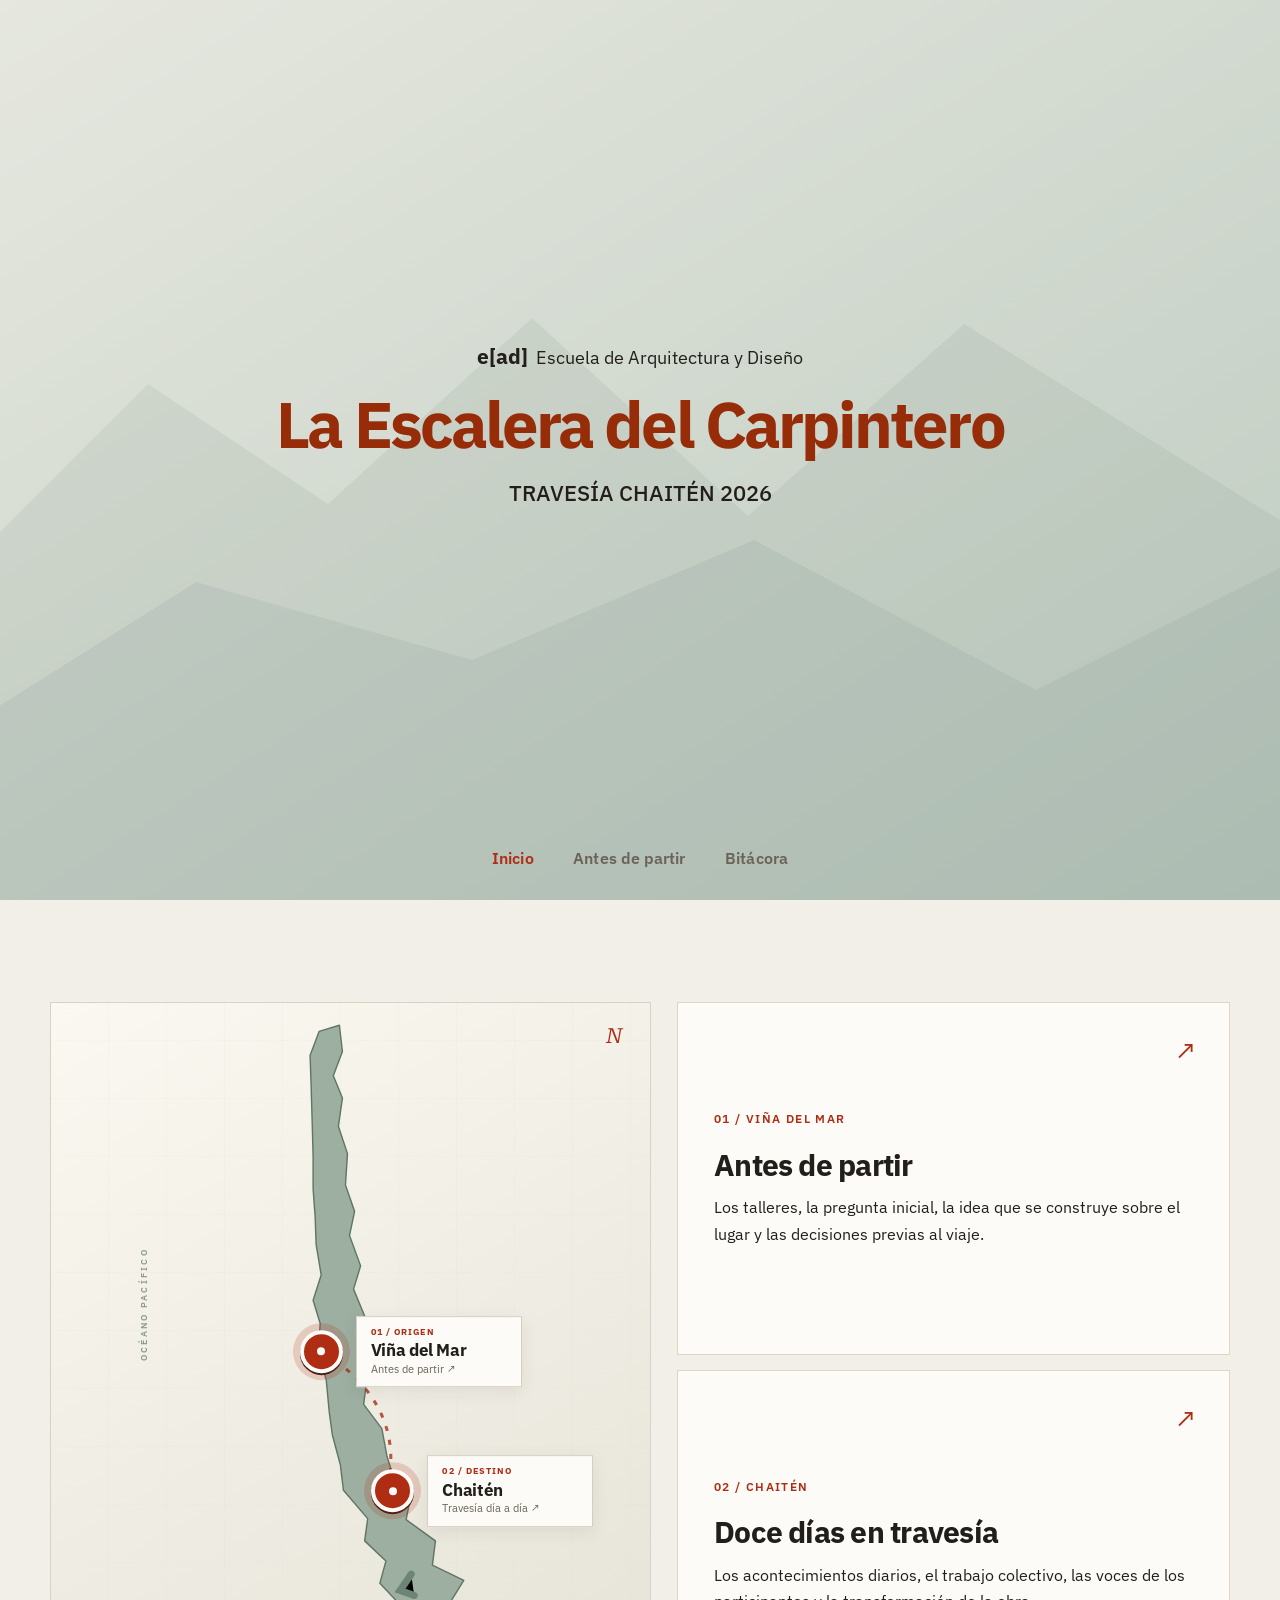
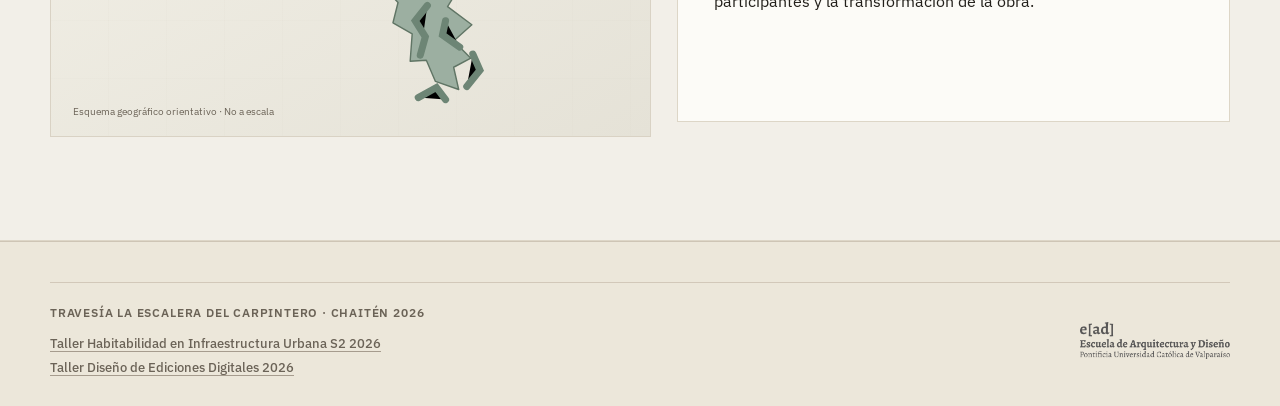
==== index.html @ 7c23c497 "logo" ====
<!DOCTYPE html>

<html lang="es-CL">
<head>
<meta charset="utf-8"/>
<meta content="width=device-width, initial-scale=1" name="viewport"/>
<meta content="#fcfbf7" name="theme-color"/>
<meta content="Propuesta editorial de bitácora de la Travesía La Escalera del Carpintero, Chaitén 2026: los días, las personas y la obra desde la preparación hasta el regreso." name="description"/>
<title>Bitácora · La Escalera del Carpintero · Chaitén 2026</title>
<link href="https://fonts.googleapis.com" rel="preconnect"/>
<link crossorigin="" href="https://fonts.gstatic.com" rel="preconnect"/>
<link href="https://fonts.googleapis.com/css2?family=IBM+Plex+Sans:wght@400;500;600;700&amp;family=Roboto+Serif:ital,wght@1,400&amp;display=swap" rel="stylesheet"/>

<link rel="stylesheet" href="estilos.css"/>
<script defer src="sitio.js"></script>
</head>
<body class="pagina-home">
<a class="saltar" href="#contenido">Saltar al contenido</a>
<header class="cabecera" id="cabecera">
<div class="contenedor cabecera-interior">
<a class="marca" href="index.html#inicio" aria-label="Inicio de la Travesía La escalera del carpintero"><img class="marca-logo marca-logo-integrado" src="assets/logo-travesia-integrado.png" width="1216" height="446" alt="Travesía La escalera del carpintero"/></a>
<button aria-controls="nav-principal" aria-expanded="false" class="menu-toggle" id="menu-toggle" type="button"><span aria-hidden="true" class="menu-toggle-icono">☰</span><span>Menú</span></button>
<nav aria-label="Navegación principal" class="nav-principal" id="nav-principal"><a href="index.html#inicio">Inicio</a><a href="antes-de-partir.html">Antes de partir</a><a class="nav-destacado" href="diario.html">Bitácora</a></nav>
</div>
</header>
<main id="contenido">
<!-- PORTADA: El título de la obra es provisorio, tal como indica la corrección. -->
<section aria-labelledby="titulo-principal" class="portada portada-original seccion-observable" id="inicio">
<div aria-hidden="true" class="diapositivas"><img alt="" class="activa" fetchpriority="high" height="750" src="assets/portada-1.svg" width="1200"/></div>
<div class="contenedor portada-centro">
<p class="identidad"><strong>e[ad]</strong><span>Escuela de Arquitectura y Diseño</span></p>
<h1 id="titulo-principal">La Escalera del Carpintero</h1>
<p class="nombre-obra-portada">TRAVESÍA CHAITÉN 2026</p>
</div>
<nav aria-label="Secciones principales de la bitácora" class="menu-portada">
<a aria-current="location" href="#inicio">Inicio</a>

<a href="antes-de-partir.html">Antes de partir</a>
<a href="diario.html">Bitácora</a>
</nav>
</section>
<!-- SEGUNDA SECCIÓN: mapa editorial con dos accesos a los momentos de la travesía. -->
<section aria-labelledby="titulo-mapa-travesia" class="mapa-travesia seccion-observable" id="mapa-travesia">
<div class="contenedor mapa-travesia-composicion">
<div aria-label="Mapa gráfico de Chile con dos destinos seleccionables" class="mapa-papel" role="group">
<span class="mapa-mar">OCÉANO PACÍFICO</span>
<svg aria-labelledby="mapa-svg-titulo mapa-svg-descripcion" class="mapa-silueta" role="img" viewbox="0 0 470 725">
<title id="mapa-svg-titulo">Silueta editorial de Chile</title>
<desc id="mapa-svg-descripcion">Representación estilizada del territorio chileno, de norte a sur. Los botones superpuestos permiten abrir Viña del Mar y Chaitén.</desc>
<path class="chile-sombra" d="M204 28 L224 22 227 48 218 72 227 94 223 122 232 149 230 180 239 206 234 230 245 260 238 283 250 312 246 345 252 366 248 397 266 421 271 448 279 474 294 491 290 511 319 532 316 556 347 571 331 597 355 615 337 631 354 648 337 657 342 679 319 671 310 650 294 651 296 624 277 613 282 593 264 574 270 552 249 532 252 510 228 482 225 457 217 427 214 405 211 373 203 346 205 317 198 294 206 269 201 239 200 211 198 184 198 151 197 115 196 80 195 52 Z"></path>
<g class="islas-del-sur"><path d="M311 596l-12 15 10 16-5 18m25-34-3 14 17 12m-48-72-11 16 14 5"></path><path d="M356 644l7 16-13 16m-48 11 18-10 9 12"></path></g>
<path class="ruta-puntos" d="M208 345 Q291 399 271 482"></path>
</svg>
<span class="mapa-norte">N</span>
<div class="mapa-destino destino-vina">
<a aria-label="Abrir Antes de partir, Viña del Mar" class="mapa-pin" href="antes-de-partir.html"><span class="pin-centro"></span></a>
<a aria-label="Abrir Antes de partir en Viña del Mar" class="mapa-etiqueta" href="antes-de-partir.html"><small>01 / ORIGEN</small><strong>Viña del Mar</strong><span>Antes de partir ↗</span></a>
</div>
<div class="mapa-destino destino-chaiten">
<a aria-label="Ir a la bitácora de los 12 días de Chaitén" class="mapa-pin" href="diario.html"><span class="pin-centro"></span></a>
<a class="mapa-etiqueta" href="diario.html"><small>02 / DESTINO</small><strong>Chaitén</strong><span>Travesía día a día ↗</span></a>
</div>
<span class="mapa-pie">Esquema geográfico orientativo · No a escala</span>
</div>
<div class="mapa-lecturas">
<a aria-label="Abrir Antes de partir en Viña del Mar" class="mapa-lectura" href="antes-de-partir.html"><span class="mapa-lectura-num">01 / VIÑA DEL MAR</span><span aria-hidden="true" class="mapa-lectura-flecha">↗</span><h3>Antes de partir</h3>
    <p>Los talleres, la pregunta inicial, la idea que se construye sobre el lugar y las decisiones previas al viaje.</p></a>
<a class="mapa-lectura" href="diario.html"><span class="mapa-lectura-num">02 / CHAITÉN</span><span aria-hidden="true" class="mapa-lectura-flecha">↗</span><h3>Doce días en travesía</h3><p>Los acontecimientos diarios, el trabajo colectivo, las voces de los participantes y la transformación de la obra.</p></a>
</div>
</div>
</section>
<!-- PRETRAVESÍA: reformulación editorial. Talleres y links retomados de la primera versión. -->
<!-- PORTADA DE ACCESO: el relato completo de 12 días está en diario.html. -->
<!-- OBRA: Se lee como una trama transversal y también dentro de cada día. -->
<!-- PERSONAS. Solo se incluyen los nombres confirmados en la versión recibida. -->
<!-- CIERRE: No se narran aquí hechos no documentados. -->
<!-- ARCHIVO. Los formatos son ranuras, no fotografías o testimonios reales. -->
</main>
<footer class="pie">
  <div class="contenedor pie-inferior">
    <div class="pie-informacion">
      <span class="pie-identidad">TRAVESÍA LA ESCALERA DEL CARPINTERO · CHAITÉN 2026</span>
      <nav class="pie-talleres" aria-label="Talleres participantes">
        <a href="https://wiki.ead.pucv.cl/Taller_Habitabilidad_en_Infraestructura_Urbana_S2_2026" target="_blank" rel="noopener noreferrer">Taller Habitabilidad en Infraestructura Urbana S2 2026</a>
        <a href="https://wiki.ead.pucv.cl/Taller_Dise%C3%B1o_de_Ediciones_Digitales_2026" target="_blank" rel="noopener noreferrer">Taller Diseño de Ediciones Digitales 2026</a>
      </nav>
    </div>
    <img class="pie-logo" src="assets/logo-ead.png" width="1030" height="255" alt="e[ad] Escuela de Arquitectura y Diseño, Pontificia Universidad Católica de Valparaíso" loading="lazy">
  </div>
</footer>
</body>
</html>
---- estilos.css ----
/* Orden: base, transiciones, cuaderno, diario, ajustes visuales. */

/* ===== STYLES ===== */
:root{--papel:#fcfbf7;--crema:#ece7da;--campo:#f4f2ed;--hundido:#efece2;--tinta:#221f1a;--tinta-suave:#6b6357;--filete:#ddd6c7;--carmin:#ae2d13;--carmin-oscuro:#962c08;--sans:"IBM Plex Sans","Segoe UI",sans-serif;--serif:"Roboto Serif",Georgia,serif;--ancho:1260px;--header:76px}
*,*::before,*::after{box-sizing:border-box}
html{scroll-behavior:smooth;scroll-padding-top:calc(var(--header) + 20px)}
body{margin:0;color:var(--tinta);background:var(--papel);font:400 16px/1.65 var(--sans);-webkit-font-smoothing:antialiased}
::selection{background:#e4b7a7;color:#27150d}
img,svg{display:block;max-width:100%}
img{width:100%;height:auto}
a{color:inherit;text-underline-offset:.25em}
a:hover{color:var(--carmin)}
button{font:inherit}
button,a{-webkit-tap-highlight-color:transparent}
button:focus-visible,a:focus-visible,summary:focus-visible{outline:2px solid var(--carmin);outline-offset:4px}
p{margin:0 0 1rem}
h1,h2,h3{margin:0;line-height:1.11}
h2{font-size:clamp(2.3rem,5vw,4.65rem);letter-spacing:-.045em;font-weight:500}
h2 em{color:var(--carmin);font:italic 400 1em/1.13 var(--serif);letter-spacing:-.06em}
h3{font-size:1.35rem;letter-spacing:-.025em}
ul,ol{list-style:none;margin:0;padding:0}
figure{margin:0}
[id]{scroll-margin-top:calc(var(--header) + 24px)}
.contenedor{width:min(var(--ancho),calc(100% - 100px));margin-inline:auto}
.saltar{position:fixed;top:-200px;left:14px;padding:10px 18px;background:white;z-index:200}
.saltar:focus{top:12px}
.eyebrow{font:600 .7rem/1.55 var(--sans);letter-spacing:.14em;text-transform:uppercase;color:var(--carmin);margin:0 0 24px}
.cabecera{position:sticky;top:0;z-index:100;min-height:var(--header);background:rgba(252,251,247,.97);border-bottom:1px solid var(--filete);backdrop-filter:blur(14px)}
.cabecera-interior{min-height:var(--header);display:flex;align-items:center;justify-content:space-between;gap:24px}
.marca{text-decoration:none;display:flex;align-items:center;gap:12px;min-width:0;color:var(--tinta)}
.marca-logo{width:48px;height:48px;object-fit:contain;flex:0 0 48px}
.marca-titulo{font:600 .95rem/1.2 var(--sans);letter-spacing:.015em;color:var(--tinta-suave)}
.nav-principal{display:flex;align-items:center;gap:clamp(12px,2vw,31px)}
.nav-principal a{text-decoration:none;font-size:.78rem;font-weight:500;white-space:nowrap;color:#403d37;transition:color .2s}
.nav-principal a:hover,.nav-principal a[aria-current="location"]{color:var(--carmin)}
.nav-principal .nav-destacado{color:var(--carmin);font-weight:600}
.menu-toggle{display:none;border:1px solid var(--filete);background:transparent;padding:7px 13px;cursor:pointer;color:var(--tinta);font-size:.8rem}
.menu-toggle-icono{margin-right:9px;font-size:1rem}
.portada{background:var(--campo);position:relative;min-height:calc(100svh - var(--header));display:flex;flex-direction:column;justify-content:space-between;overflow:hidden}
.portada .eyebrow{display:flex;align-items:center;gap:12px;margin-bottom:40px}
.portada h1{font-size:clamp(3.45rem,6vw,6.85rem);font-weight:500;letter-spacing:-.067em;line-height:.98;margin-bottom:34px}
.portada h1 em{font-family:var(--serif);font-weight:400;letter-spacing:-.082em;color:var(--carmin)}
.obra{background:var(--tinta);color:var(--papel)}
.obra .eyebrow{color:#e8ad9b}
.obra h2 em{color:#dd9279}
.personas{background:var(--crema)}
/* Pie común: identidad de la travesía y perfiles de los talleres. */
.pie{background:var(--crema);border-top:1px solid #cec5b5;padding-block:40px 28px}
.pie-inferior{display:grid;grid-template-columns:minmax(0,1fr) minmax(0,auto);align-items:center;gap:32px;border-top:1px solid #d2c8b9;padding-top:20px;color:var(--tinta-suave)}
.pie-informacion{display:flex;flex-direction:column;align-items:flex-start;gap:12px;text-align:left;min-width:0}
.pie-logo{width:150px;height:auto;justify-self:end}
.pie-identidad{font-size:.72rem;font-weight:600;letter-spacing:.07em;line-height:1.65}
.pie-talleres{display:flex;flex-direction:column;align-items:flex-start;gap:5px;text-align:left}
.pie-talleres a{font-size:.84rem;font-weight:500;line-height:1.45;text-decoration:underline;text-decoration-color:#a69c8e;text-underline-offset:.24em;transition:color .2s}
.pie-talleres a:hover,.pie-talleres a:focus-visible{color:var(--carmin);text-decoration-color:currentColor}
/* Reserva para los controles fijos del cuaderno, sin tapar sus enlaces. */
.pagina-antes .pie{padding-bottom:calc(96px + env(safe-area-inset-bottom, 0px))}
@keyframes entrar-dia{from{opacity:.4;transform:translateY(9px)}to{opacity:1;transform:translateY(0)}}
@media (max-width:1150px){
.contenedor{width:min(var(--ancho),calc(100% - 64px))}
.nav-principal{gap:14px}
.nav-principal a{font-size:.72rem}
.marca{gap:10px}
.marca-titulo{font-size:.9rem}
.portada h1{font-size:clamp(3.3rem,6vw,5.6rem)}
}
@media (max-width:880px){
:root{--header:65px}
.cabecera-interior{min-height:var(--header);gap:12px}
.marca-logo{width:40px;height:40px;flex-basis:40px}
.marca-titulo{font-size:.82rem}
.menu-toggle{display:block;flex-shrink:0}
.nav-principal{position:absolute;top:calc(100% + 1px);left:0;right:0;display:none;background:var(--papel);border-bottom:1px solid var(--filete);box-shadow:0 15px 25px #221f1a12;padding:15px 32px;flex-direction:column;align-items:stretch;gap:0}
.nav-principal.abierto{display:flex}
.nav-principal a{padding:12px 0;border-bottom:1px solid var(--filete);font-size:.92rem}
.nav-principal a:last-child{border-bottom:0}
.portada h1{font-size:clamp(3rem,7.2vw,5.5rem)}
}
@media (max-width:650px){
.contenedor{width:calc(100% - 36px)}
.eyebrow{font-size:.67rem;margin-bottom:15px}
.portada{min-height:auto}
.portada h1{font-size:clamp(3rem,12.6vw,5.2rem)}
.portada .eyebrow{margin-bottom:29px}
.obra h2{font-size:clamp(2.1rem,8vw,3.7rem)}
.pie{padding-block:30px 26px}
.pie-inferior{grid-template-columns:1fr;gap:24px;padding-top:16px}
.pie-logo{width:125px;justify-self:end}
.pie-identidad{font-size:.68rem}
.pie-talleres{align-items:flex-start;text-align:left;gap:10px}
.pie-talleres a{font-size:.86rem}
}
@media (max-width:390px){
.marca-titulo{font-size:.76rem}
.marca{gap:8px}
.menu-toggle{padding:7px 9px}
}
@media (prefers-reduced-motion:reduce){
html{scroll-behavior:auto}
*,*::before,*::after{animation:none!important;transition:none!important}
}
.mapa-travesia{background:#f2efe8;padding-block:clamp(86px,8vw,126px);border-bottom:1px solid var(--filete)}
.mapa-travesia-composicion{display:grid;grid-template-columns:minmax(0,1fr) minmax(0,.92fr);gap:26px;align-items:stretch}
.mapa-papel{position:relative;height:735px;min-height:620px;overflow:hidden;border:1px solid #d9d2c4;background:linear-gradient(150deg,#faf8f0,#e5e2d7);isolation:isolate}
.mapa-papel:before{content:"";position:absolute;inset:0;background:repeating-linear-gradient(0deg,transparent,transparent 57px,#d6d1c42e 58px),repeating-linear-gradient(90deg,transparent,transparent 57px,#d6d1c42e 58px);pointer-events:none}
.mapa-silueta{position:absolute;inset:0;width:100%;height:100%;pointer-events:none}
.mapa-silueta .chile-sombra{fill:#9cafa1;stroke:#607565;stroke-width:1.4;stroke-linejoin:round}
.mapa-silueta .islas-del-sur{stroke:#6d8575;stroke-width:7;stroke-linecap:round}
.mapa-silueta .ruta-puntos{fill:none;stroke:var(--carmin);stroke-width:3;stroke-dasharray:5 9;opacity:.8}
.mapa-mar{position:absolute;top:40%;left:6%;letter-spacing:.24em;font-size:.59rem;font-weight:600;color:#8c9994;transform:rotate(-90deg);transform-origin:center;z-index:1}
.mapa-norte{position:absolute;top:23px;right:27px;font:italic 1.3rem/1 var(--serif);color:var(--carmin)}
.mapa-pie{position:absolute;bottom:17px;left:22px;font-size:.65rem;color:var(--tinta-suave)}
.mapa-destino{position:absolute;z-index:3;display:flex;align-items:center;gap:13px;transform:translate(-50%,-50%)}
.destino-vina{left:45%;top:47.5%}
.destino-chaiten{left:57%;top:66.5%}
.mapa-pin{width:43px;height:43px;display:grid;place-items:center;background:var(--carmin);border:4px solid var(--papel);border-radius:100%;box-shadow:0 2px 0 #4d211b,0 0 0 7px #ae2d1330;flex:none;transition:transform .25s}
.mapa-pin:hover,.mapa-pin:focus-visible{transform:scale(1.14)}
.pin-centro{width:8px;height:8px;border-radius:100%;background:var(--papel)}
.mapa-etiqueta{display:flex;flex-direction:column;min-width:166px;gap:1px;line-height:1.28;padding:10px 14px;background:var(--papel);border:1px solid #d6cec0;text-decoration:none;box-shadow:0 5px 16px #2d291514;transition:background .2s}
.mapa-etiqueta:hover{background:#fff;color:var(--carmin)}
.mapa-etiqueta small{font-size:.57rem;letter-spacing:.12em;color:var(--carmin);font-weight:700}
.mapa-etiqueta strong{font-size:1.07rem;letter-spacing:-.02em}
.mapa-etiqueta span{font-size:.69rem;color:var(--tinta-suave)}
.mapa-lecturas{display:grid;grid-template-rows:1fr 1fr auto;gap:15px}
.mapa-lectura{position:relative;display:flex;flex-direction:column;align-items:start;padding:32px 36px;background:var(--papel);text-decoration:none;border:1px solid var(--filete);transition:background .2s}
.mapa-lectura:hover{background:#f9f3ed;color:var(--tinta)}
.mapa-lectura-num{font-size:.72rem;font-weight:600;letter-spacing:.12em;color:var(--carmin)}
.mapa-lectura h3{font-weight:500;font-size:clamp(2rem,3.2vw,3.2rem);letter-spacing:-.05em;line-height:1.05;margin:20px 0 14px}
.mapa-lectura h3 em{font-family:var(--serif);font-weight:400;color:var(--carmin)}
.mapa-lectura>p{font-size:.87rem;line-height:1.65;max-width:370px;color:var(--tinta-suave);margin-bottom:14px}
.mapa-lectura-flecha{position:absolute;right:32px;top:26px;font-size:1.7rem;color:var(--carmin)}
@media (max-width:1060px){
.mapa-etiqueta{min-width:135px;padding:9px 10px}
.mapa-etiqueta strong{font-size:.92rem}
.mapa-travesia-composicion{grid-template-columns:1fr 1fr}
}
@media (max-width:880px){
.mapa-travesia-composicion{grid-template-columns:1fr}
.mapa-papel{height:650px}
.mapa-lecturas{grid-template-columns:1fr 1fr;grid-template-rows:auto auto}
.mapa-lectura{min-height:310px;padding:28px}
}
@media (max-width:650px){
.mapa-travesia{padding-block:70px}
.mapa-papel{height:595px;min-height:0}
.mapa-etiqueta{min-width:117px}
.mapa-etiqueta strong{font-size:.8rem}
.mapa-etiqueta small{font-size:.5rem}
.mapa-etiqueta span{font-size:.58rem}
.mapa-pin{height:34px;width:34px;border-width:3px;box-shadow:0 0 0 5px #ae2d1330}
.mapa-destino{gap:7px}
.destino-vina{left:45%;top:47%}
.destino-chaiten{left:56.5%;top:66.5%}
.mapa-lecturas{grid-template-columns:1fr}
.mapa-lectura{min-height:270px}
.mapa-lectura h3{font-size:2.45rem}
}
.mapa-destino{transform:translateY(-50%)}
.destino-vina{left:calc(45% - 21px)}
.destino-chaiten{left:calc(57% - 21px)}
@media (max-width:650px){
.destino-vina{left:calc(45% - 17px)}
.destino-chaiten{left:calc(56.5% - 17px)}
}
.pagina-home{scroll-snap-type:y proximity}
.pagina-home .portada,.pagina-home .mapa-travesia{scroll-snap-align:start;scroll-margin-top:var(--header)}

/* ===== TRANSICION-PAGINAS ===== */
@keyframes pagina-fundido-entrada{from{opacity:0}to{opacity:1}}
body{opacity:1;animation:pagina-fundido-entrada .38s ease-out both;transition:opacity .38s ease-in-out}
body.saliendo-de-pagina{animation:none;opacity:0;pointer-events:none}
@media (prefers-reduced-motion:reduce){
body{animation:none!important;transition:none!important}
}

/* ===== ANTES ===== */
.pagina-antes{background:#f5f1e9}
.seccion-libro{padding-bottom:90px}
.libro-encima{display:flex;justify-content:space-between;gap:20px;margin-bottom:15px}
.libro-encima>div{display:flex;gap:20px;flex-wrap:wrap}
.libro-encima span{font-size:.65rem;letter-spacing:.12em;font-weight:600;color:#84786b}
.libro-encima .libro-rubrica{color:var(--carmin)}
.libro-marco{height:620px;position:relative;isolation:isolate;perspective:2400px;filter:drop-shadow(12px 21px 18px #453a291d);background:#e2d9c9;border:1px solid #c9bca9}
.libro-marco::before,.libro-marco::after{content:"";position:absolute;inset:4px -4px -4px 4px;background:#e5ded0;border:1px solid #d2c8b9;z-index:-2}
.libro-marco::after{inset:8px -8px -8px 8px;z-index:-3;background:#d8cebd}
.libro-lomo{position:absolute;top:0;bottom:0;width:28px;left:calc(50% - 14px);z-index:7;pointer-events:none;background:linear-gradient(90deg,transparent,#3a2f2012 25%,#3126192b 49%,#fff6e655 62%,transparent)}
.libro-hoja{display:grid;grid-template-columns:1fr 1fr;position:absolute;inset:0}
.libro-hoja[hidden]{display:none}
.libro-pagina{display:flex;flex-direction:column;min-width:0;min-height:0;overflow:hidden;position:relative;padding:34px clamp(24px,4vw,59px) 27px;background:#fcfaf4}
.pagina-izquierda{border-right:1px solid #d4ccbc;background:linear-gradient(90deg,#f5f0e7 0%,#fcfaf4 95%,#e8e0d3 100%)}
.pagina-derecha{background:linear-gradient(90deg,#ece5d7 0%,#fcfaf4 5%,#fcfaf4 100%)}
.pagina-superior,.pagina-pie{display:flex;justify-content:space-between;gap:12px;font-size:.62rem;letter-spacing:.1em;font-weight:700;color:var(--carmin);line-height:1.4}
.pagina-superior span,.pagina-pie span:last-child{color:#918577}
.libro-apertura{justify-content:space-between}
.libro-apertura h2,.libro-final h2{font-size:clamp(2.3rem,3.7vw,4.2rem);line-height:1.03;letter-spacing:-.055em;margin-bottom:24px}
.libro-apertura h2 em,.libro-final h2 em{color:var(--carmin)}
.libro-apertura p,.libro-final p{font-size:.85rem;max-width:370px;color:#5f574f;line-height:1.7}
.capitulo-texto{margin-top:auto;padding-bottom:22px}
.capitulo-texto h3{font-size:clamp(2.4rem,4vw,4.35rem);font-weight:500;line-height:1.08;letter-spacing:-.057em;margin-bottom:24px}
.capitulo-texto h3 em{font-family:var(--serif);font-weight:400;color:var(--carmin)}
.dibujo-lugar{width:min(100%,440px);margin:auto}
.libro-cita{font:italic clamp(1.05rem,2vw,1.7rem)/1.45 var(--serif);max-width:400px;color:#9b4b32;margin-bottom:35px}
.libro-lista-grafica{margin:auto 0 55px}
.libro-lista-grafica span{display:flex;align-items:center;gap:22px;border-bottom:1px solid #d4c6b6;padding:16px 0;color:var(--carmin);font-size:.85rem}
.libro-lista-grafica span b{font-size:.89rem;color:#464037;font-weight:500;letter-spacing:.04em}
.libro-lista-grafica span i{font:italic 2rem var(--serif);margin-left:auto}
.libro-croquis{margin:auto -4%;padding:16px;background:#e2ddd1}
.libro-croquis img{height:auto;max-height:430px;object-fit:contain}
.libro-final{justify-content:space-between}
.pagina-talleres{gap:14px}
.talleres-libro{display:grid;grid-template-rows:1fr 1fr;gap:13px;margin:35px 0 18px;min-height:0;flex:1}
.talleres-libro a{display:flex;flex-direction:column;gap:9px;border:1px solid #d5c7b7;background:#f4efe6;padding:19px 21px;text-decoration:none;transition:background .2s}
.talleres-libro a:hover{background:#ece2d5}
.talleres-libro a small{font-size:.57rem;font-weight:700;letter-spacing:.11em;color:var(--carmin)}
.talleres-libro a strong{font-size:clamp(.94rem,1.25vw,1.3rem);font-weight:500;line-height:1.25}
.talleres-libro a span{font-size:.7rem;color:#61584e;line-height:1.35}
.talleres-libro a b{font-size:.63rem;font-weight:700;letter-spacing:.1em;margin-top:auto;color:var(--carmin)}
.libro-volteo{position:absolute;z-index:6;top:0;bottom:0;left:50%;width:50%;transform-style:preserve-3d;transform-origin:left center;pointer-events:none}
.libro-volteo .cara{position:absolute;inset:0;backface-visibility:hidden;overflow:hidden}
.libro-volteo .cara-back{transform:rotateY(180deg)}
.libro-volteo .cara .libro-pagina{height:100%;width:100%}
.libro-volteo.siguiente{animation:voltear-siguiente .86s cubic-bezier(.35,.04,.24,.99) forwards}
.libro-volteo.anterior{animation:voltear-anterior .86s cubic-bezier(.35,.04,.24,.99) forwards}
@keyframes voltear-siguiente{from{transform:rotateY(0)}to{transform:rotateY(-180deg)}}
@keyframes voltear-anterior{from{transform:rotateY(-180deg)}to{transform:rotateY(0)}}
.controles-libro{display:flex;align-items:center;justify-content:space-between;gap:18px;padding-block:30px 24px;border-bottom:1px solid #cfc4b4}
.controles-libro button{min-width:190px;background:#fcfaf4;border:1px solid #cfc4b4;color:#443b32;padding:15px 19px;cursor:pointer;font-size:.83rem;font-weight:600;display:flex;justify-content:space-between;gap:20px}
.controles-libro button:hover:not(:disabled){border-color:var(--carmin);color:var(--carmin)}
.controles-libro button:disabled{opacity:.32;cursor:default}
.avance-libro{display:flex;flex-direction:column;align-items:center;gap:8px;color:var(--carmin);font-size:.7rem;font-weight:600;letter-spacing:.14em}
.avance-marcas{display:flex;gap:8px}
.avance-marcas i{width:23px;height:3px;background:#d6cabc}
.avance-marcas i.activo{background:var(--carmin)}
@media (max-width:950px){
.libro-marco{height:620px}
.libro-pagina{padding:25px 24px 22px}
.capitulo-texto h3{font-size:2.7rem}
.libro-apertura h2,.libro-final h2{font-size:2.7rem}
.talleres-libro a{padding:14px}
.talleres-libro a strong{font-size:.99rem}
}
@media (max-width:650px){
.libro-encima{display:block}
.libro-marco{height:690px}
.libro-hoja{display:block}
.libro-hoja .pagina-izquierda{display:none}
.libro-hoja .pagina-derecha{width:100%;height:100%;border:0}
.libro-hoja:first-of-type .pagina-izquierda{display:none}
.libro-pagina{padding:25px 25px 24px}
.capitulo-texto h3{font-size:clamp(2.65rem,10vw,4.1rem)}
.libro-marco::after,.libro-marco::before{inset:4px -4px -4px 4px}
.libro-lomo{left:0;width:16px}
.libro-volteo{left:0;width:100%}
.libro-volteo .cara .pagina-izquierda{display:flex}
.controles-libro button{min-width:0;padding:12px 9px;font-size:.73rem;gap:10px}
.controles-libro{gap:9px}
.avance-marcas i{width:10px}
.talleres-libro a strong{font-size:1.12rem}
.talleres-libro{margin:24px 0 18px}
.pagina-talleres{padding:20px}
.talleres-libro a{padding:15px}
.libro-final h2{font-size:2.5rem}
}
@media (prefers-reduced-motion:reduce){
.libro-volteo.siguiente,.libro-volteo.anterior{animation:none}
}
.pagina-antes .seccion-libro{padding-bottom:clamp(150px,14vw,205px)}
.pagina-antes .controles-libro{
 position:fixed;bottom:max(18px,env(safe-area-inset-bottom));left:50%;transform:translateX(-50%);
 z-index:180;width:min(690px,calc(100vw - 36px));max-width:calc(100vw - 36px);
 display:grid;grid-template-columns:minmax(0,1fr) auto minmax(0,1fr);align-items:center;gap:16px;
 padding:12px 14px;border:1px solid #d0c3b2;background:#fcfaf4f0;
 box-shadow:0 12px 48px #211a1238,0 2px 9px #211a1210;backdrop-filter:blur(17px);
 border-radius:7px;
}
.pagina-antes .controles-libro button{width:100%;min-width:0;max-width:225px;padding:13px 16px;align-items:center;border-radius:3px;background:#fffdf8;white-space:nowrap;}
.pagina-antes .controles-libro button:last-child{justify-self:end;background:var(--carmin);color:#fff;border-color:var(--carmin)}
.pagina-antes .controles-libro button:last-child:hover:not(:disabled){background:#8e2611;color:#fff;}
.pagina-antes .controles-libro button:disabled{background:#f5eee4;color:#857c71;border-color:#d7cdc0;opacity:.55}
.pagina-antes .avance-libro{min-width:91px}
@media (max-width:650px){
.pagina-antes .controles-libro{width:calc(100vw - 20px);max-width:calc(100vw - 20px);bottom:max(8px,env(safe-area-inset-bottom));gap:8px;padding:8px;grid-template-columns:minmax(0,1fr) auto minmax(0,1fr)}
.pagina-antes .controles-libro button{font-size:.69rem;padding:11px 9px;gap:5px;white-space:normal;line-height:1.25}
.pagina-antes .avance-libro{min-width:55px;font-size:.63rem}
.pagina-antes .avance-marcas{gap:3px}
.pagina-antes .avance-marcas i{width:7px}
.pagina-antes .seccion-libro{padding-bottom:145px}
}

/* ===== DIARIO ===== */
.pagina-diario{--diario-barra:116px;background:var(--papel)}
.diario-intro{padding-top:clamp(65px,7vw,116px);padding-bottom:55px;display:grid;grid-template-columns:1.2fr .65fr;gap:70px;align-items:end}
.diario-intro h1{font-size:clamp(3.5rem,7.1vw,7.4rem);letter-spacing:-.07em;line-height:.98;font-weight:500}
.diario-intro h1 em{font:italic 400 1em var(--serif);color:var(--carmin)}
.diario-intro-aside{justify-self:end;max-width:420px}
.diario-intro-aside>p:first-child{color:#4e4840;font-size:1rem;line-height:1.74}
.diario-intro-aviso{border-left:2px solid var(--carmin);padding-left:15px;margin-top:18px;color:#857a6d;font-size:.73rem;line-height:1.65}
.diario-navegacion{position:sticky;top:var(--header);z-index:90;background:#fcfbf7f2;backdrop-filter:blur(18px);border-block:1px solid #cfc5b7;box-shadow:0 7px 20px #29221912}
.diario-navegacion-interior{padding-block:9px 11px}
.diario-navegacion-titulo{display:flex;align-items:center;justify-content:space-between;gap:15px;margin-bottom:8px;font-size:.61rem;letter-spacing:.13em;font-weight:700;color:var(--carmin)}
.diario-menu-dias{display:grid;grid-template-columns:repeat(12,minmax(0,1fr));gap:6px}
.diario-menu-dias button{border:1px solid #d6cec2;min-width:0;height:65px;display:flex;flex-direction:column;justify-content:space-between;align-items:flex-start;padding:9px 11px;background:#f7f4ed;cursor:pointer;transition:background .2s,color .2s,border-color .2s;color:var(--tinta)}
.diario-menu-dias button:hover{border-color:var(--carmin)}
.diario-menu-dias button span{font-size:.53rem;font-weight:700;letter-spacing:.12em;color:#81756a}
.diario-menu-dias button strong{font-size:1.36rem;font-weight:500;letter-spacing:-.04em;line-height:1}
.diario-menu-dias button[aria-pressed="true"]{background:var(--carmin);border-color:var(--carmin);color:white}
.diario-menu-dias button[aria-pressed="true"] span{color:#fff3eb}
.jornada-cabecera{padding-block:55px 40px;display:grid;grid-template-columns:1fr .65fr;gap:30px;align-items:end}
.jornada-cabecera .eyebrow{margin-bottom:13px}
.jornada-cabecera h2{font-size:clamp(3.9rem,7vw,7rem);letter-spacing:-.065em}
.jornada-cabecera-lado{max-width:400px;justify-self:end}
.jornada-cabecera-lado p{color:#665d54;font-size:.93rem;line-height:1.7}
.jornada-cabecera-lado>span{font-size:.67rem;color:var(--carmin);font-weight:700;letter-spacing:.13em}
.jornada-relato{width:100%}
.escena-diario{--ventana-foto:max(160px,calc(100svh - var(--header) - var(--diario-barra)));--duracion-foto:max(175svh,var(--recorrido-foto,0px));position:relative;min-height:var(--duracion-foto);isolation:isolate;background:#333d35}
.escena-fondo{height:var(--ventana-foto);position:sticky;top:calc(var(--header) + var(--diario-barra));overflow:hidden;z-index:0;background:#333d35}
/* Sin zoom ni recorte horizontal: el desplazamiento se calcula según la altura real. */
.escena-fondo img{position:absolute;top:0;left:0;width:100%;height:auto;max-width:none;transform:translate3d(0,var(--foto-y,0px),0)}
@media (prefers-reduced-motion:reduce){.escena-fondo img{height:100%;object-fit:contain;transform:none}}
.escena-fondo::after{content:"";position:absolute;inset:0;background:linear-gradient(180deg,#20221b40,transparent 28%,transparent 68%,#191a1840);pointer-events:none}
.escena-rotulo{position:absolute;top:23px;left:max(30px,calc((100vw - 1260px)/2));right:max(30px,calc((100vw - 1260px)/2));display:flex;justify-content:space-between;gap:30px;color:white;font-size:.63rem;letter-spacing:.14em;text-transform:uppercase;font-weight:700;text-shadow:0 2px 10px #0008;z-index:2}
.escena-contadores{position:absolute;bottom:22px;left:max(30px,calc((100vw - 1260px)/2));right:max(30px,calc((100vw - 1260px)/2));font-size:.59rem;font-weight:700;letter-spacing:.12em;color:#fff;text-shadow:0 1px 6px #0009;z-index:2;display:flex;justify-content:space-between}
.escena-contenido{position:relative;z-index:2;min-height:var(--duracion-foto);margin-top:calc(-1 * var(--ventana-foto));padding-top:calc(var(--ventana-foto) + 4svh);padding-bottom:35svh;display:flex;flex-direction:column;justify-content:space-between;gap:35svh;pointer-events:none}
.escena-contenido .voz-burbuja{pointer-events:auto}
.voz-burbuja{width:min(430px,85%);border-radius:7px;background:var(--papel);padding:27px 30px;position:relative;box-shadow:0 20px 66px #15171344,0 2px 3px #1e211227;transform:translateY(80px) rotate(-2deg) scale(.95);opacity:0;filter:blur(5px);transition:opacity .8s cubic-bezier(.2,.7,.4,1),transform .9s cubic-bezier(.16,1,.3,1),filter .8s;will-change:transform,opacity,filter}
.voz-burbuja.es-visible{opacity:1;transform:translateY(0) rotate(-1.3deg) scale(1);filter:blur(0)}
.voz-burbuja::after{content:"";position:absolute;bottom:-14px;left:38px;width:27px;height:27px;transform:rotate(45deg);background:inherit;border-right:1px solid #ada89f22;border-bottom:1px solid #ada89f22}
.voz-burbuja[data-lado="derecha"]{align-self:flex-end;transform:translateY(90px) rotate(2.2deg) scale(.94)}
.voz-burbuja[data-lado="derecha"].es-visible{transform:translateY(0) rotate(1.3deg) scale(1)}
.voz-burbuja[data-lado="derecha"]::after{left:auto;right:45px}
.voz-burbuja[data-lado="centro"]{align-self:center;transform:translateY(90px) rotate(-1deg) scale(.94)}
.voz-burbuja[data-lado="centro"].es-visible{transform:translateY(0) rotate(.6deg) scale(1)}
.voz-burbuja[data-lado="izquierda"]{align-self:flex-start}
.voz-burbuja.roja{background:#ae2d13;color:#fff}
.voz-burbuja.oscura{background:#333d35;color:#fff}
.voz-burbuja.crema{background:#ece4d6;color:#322b24}
.voz-categoria{font-size:.61rem;color:var(--carmin);font-weight:700;letter-spacing:.15em;margin:0 0 15px}
.roja .voz-categoria,.oscura .voz-categoria{color:#ffe7cf}
.voz-burbuja blockquote{font:italic 400 clamp(1rem,1.45vw,1.4rem)/1.55 var(--serif);margin:0 0 24px;letter-spacing:-.015em}
.voz-autor{display:flex;justify-content:space-between;gap:12px;border-top:1px solid #807b7148;padding-top:12px;font-size:.7rem;font-weight:600;line-height:1.4}
.voz-autor span{opacity:.73;font-size:.59rem;letter-spacing:.09em;text-transform:uppercase}
.roja .voz-autor,.oscura .voz-autor{border-color:#fff5}
.escena-sin-voces{background:#fcfbf7d9;color:#5b5349;padding:18px 22px;max-width:365px;align-self:center;font-size:.8rem}
.jornada-cierre{display:flex;align-items:end;justify-content:space-between;gap:50px;padding-block:65px 105px}
.jornada-cierre>div:first-child{max-width:550px}
.jornada-cierre p:not(.eyebrow){color:#645b51;font-size:.88rem;line-height:1.75}
.jornada-controles{display:flex;gap:9px;flex-wrap:wrap}
.jornada-controles button{padding:15px 19px;background:#f7f4ef;color:#4a4039;border:1px solid #cec5b7;font-size:.83rem;font-weight:600;cursor:pointer}
.jornada-controles button:hover:not(:disabled){border-color:var(--carmin);color:var(--carmin)}
.jornada-controles button:disabled{opacity:.38;cursor:default}
@media (max-width:950px){
.diario-intro{gap:30px}
.diario-menu-dias button{height:60px;padding:8px 6px}
.diario-menu-dias button strong{font-size:1.12rem}
.escena-rotulo,.escena-contadores{left:30px;right:30px}
.jornada-cabecera{grid-template-columns:1fr .85fr}
}
@media (max-width:680px){
.pagina-diario{--diario-barra:100px}
.diario-intro{grid-template-columns:1fr;gap:20px;padding-block:54px 33px}
.diario-intro h1{font-size:clamp(3.7rem,12vw,5.2rem)}
.diario-intro-aside{max-width:100%;justify-self:start}
.diario-navegacion-interior{width:100%;padding:9px 18px 11px}
.diario-navegacion-titulo{padding-inline:2px}
.diario-menu-dias{display:flex;gap:5px;overflow-x:auto;overscroll-behavior-inline:contain;scrollbar-width:thin;padding-bottom:4px}
.diario-menu-dias button{min-width:57px;flex:0 0 57px;height:57px;padding:7px 8px}
.diario-menu-dias button strong{font-size:1.15rem}
.jornada-cabecera{grid-template-columns:1fr;gap:12px;padding-block:37px 29px}
.jornada-cabecera h2{font-size:4.1rem}
.jornada-cabecera-lado{justify-self:start}
.jornada-cabecera-lado p{font-size:.82rem}
.escena-diario{--duracion-foto:max(168svh,var(--recorrido-foto,0px))}
.escena-contenido{min-height:var(--duracion-foto);margin-top:calc(-1 * var(--ventana-foto));padding-top:calc(var(--ventana-foto) + 4svh);padding-bottom:30svh;gap:37svh;width:calc(100% - 36px)}
.escena-rotulo,.escena-contadores{left:18px;right:18px;font-size:.52rem}
.escena-rotulo span:last-child{max-width:145px;text-align:right}
.voz-burbuja{width:min(320px,92%);padding:21px 22px}
.voz-burbuja blockquote{font-size:1rem;margin-bottom:19px}
.voz-categoria{font-size:.57rem}
.jornada-cierre{flex-direction:column;align-items:stretch;gap:18px;padding-block:50px 72px}
.jornada-controles{justify-content:space-between}
.jornada-controles button{padding:12px 13px;font-size:.75rem}
}
@media (prefers-reduced-motion:reduce){
.voz-burbuja{transition:none;filter:none}
.voz-burbuja:not(.es-visible){opacity:1;transform:none}
}
.escena-contenido{gap:37svh;justify-content:space-between;padding-top:calc(var(--ventana-foto) + 4svh);padding-bottom:30svh}
.voz-grupo{display:grid;grid-template-columns:repeat(2,minmax(0,1fr));align-items:start;gap:clamp(12px,2.5vw,36px);width:min(100%,940px);pointer-events:none}
.voz-grupo[data-lado="derecha"]{align-self:flex-end}
.voz-grupo[data-lado="izquierda"]{align-self:flex-start}
.voz-grupo[data-lado="centro"]{align-self:center}
.voz-grupo[data-cantidad="1"]{grid-template-columns:minmax(0,430px);width:min(100%,430px)}
.voz-grupo .voz-burbuja{width:100%;max-width:430px;margin:0;align-self:start;transform:translateY(90px) rotate(-2deg) scale(.96);transition-delay:var(--retardo,0ms)}
.voz-grupo .voz-burbuja:nth-child(2){margin-top:clamp(20px,7vw,110px);transform:translateY(100px) rotate(2.5deg) scale(.96)}
.voz-grupo .voz-burbuja.es-visible{transform:translateY(0) rotate(-1.2deg) scale(1)}
.voz-grupo .voz-burbuja:nth-child(2).es-visible{transform:translateY(0) rotate(1.2deg) scale(1)}
.voz-grupo .voz-burbuja.esta-abierta{z-index:2}
.voz-grupo[data-cantidad="1"][data-lado="derecha"]{margin-left:auto}
.voz-grupo[data-cantidad="1"][data-lado="izquierda"]{margin-right:auto}
.voz-desplegar{width:100%;margin-top:15px;padding:13px 0 0;border:0;border-top:1px solid #807b714a;background:transparent;color:inherit;display:flex;align-items:center;justify-content:space-between;gap:12px;cursor:pointer;font:.7rem/1.35 var(--sans);font-weight:700;letter-spacing:.1em;text-transform:uppercase;text-align:left}
.voz-desplegar:hover .voz-boton-texto{text-decoration:underline;text-underline-offset:4px}
.voz-desplegar:focus-visible{outline:2px solid var(--carmin);outline-offset:3px}
.voz-boton-simbolo{display:grid;place-items:center;border:1px solid currentColor;border-radius:50%;width:27px;height:27px;flex-shrink:0;font:400 1.25rem/1 var(--sans)}
.voz-detalle{border-top:1px solid #807b714a;margin-top:16px;padding-top:17px;animation:detalle-aparecer .28s ease-out}
.voz-detalle[hidden]{display:none!important}
.voz-detalle-titulo{display:block;margin-bottom:12px;font-size:.57rem;font-weight:700;letter-spacing:.14em;opacity:.82}
.voz-detalle p{font:400 .86rem/1.7 var(--sans);margin:0 0 12px}
.voz-detalle figure{margin:14px 0 0}
.voz-detalle img{width:100%;max-height:270px;object-fit:cover}
.voz-detalle figcaption{font-size:.65rem;opacity:.8;margin-top:6px}
@keyframes detalle-aparecer{from{opacity:0;transform:translateY(-7px)}to{opacity:1;transform:translateY(0)}}
@media (max-width:800px){
.voz-grupo{width:100%;gap:13px}
.voz-grupo .voz-burbuja{padding:19px 18px}
.voz-grupo .voz-burbuja blockquote{font-size:.98rem}
}
@media (max-width:600px){
.escena-contenido{gap:26svh;padding-top:calc(var(--ventana-foto) + 4svh);padding-bottom:25svh}
.voz-grupo{grid-template-columns:1fr;width:min(100%,370px);gap:13px}
.voz-grupo .voz-burbuja{max-width:100%;margin:0!important;padding:20px 22px}
.voz-grupo .voz-burbuja:nth-child(2){margin-left:clamp(10px,3vw,18px)!important;width:calc(100% - 12px)}
.voz-grupo[data-cantidad="1"]{grid-template-columns:1fr;width:min(100%,350px)}
.voz-grupo[data-lado="centro"]{align-self:center}
.voz-grupo[data-lado="derecha"]{align-self:flex-end}
.voz-burbuja blockquote{margin-bottom:14px}
.voz-desplegar{font-size:.65rem;padding-top:11px;margin-top:10px}
}
@media (prefers-reduced-motion:reduce){
.voz-detalle{animation:none}
.voz-grupo .voz-burbuja{transition:none}
}

/* ===== AJUSTES-V5 ===== */
.pagina-home .cabecera{position:fixed;inset:0 0 auto;z-index:105;transform:translateY(-105%);transition:transform .32s ease,box-shadow .32s ease}
.pagina-home .cabecera.visible-tras-portada{transform:translateY(0)}
.pagina-home .portada-original{position:relative;display:grid;place-items:center;isolation:isolate;width:100%;min-height:100svh;background:var(--campo);overflow:hidden}
.pagina-home .portada-original .diapositivas{position:absolute;inset:0;z-index:-1;pointer-events:none;opacity:.6}
.pagina-home .portada-original .diapositivas img{width:100%;height:100%;object-fit:cover;object-position:center;display:block}
.pagina-home .portada-original .portada-centro{width:min(100% - 30px,1140px);padding:4rem 0 7rem;text-align:center}
.pagina-home .portada-original .identidad{display:flex;justify-content:center;align-items:baseline;gap:.5rem;flex-wrap:wrap;font-size:clamp(.9rem,1.7vw,1.13rem);line-height:1.4;color:var(--tinta);margin:0 0 .95rem}
.pagina-home .portada-original .identidad strong{font-size:1.14em;font-weight:700}
.pagina-home .portada-original h1{color:#962c08;font:700 clamp(2.2rem,5.3vw,4.55rem)/1.12 var(--sans);letter-spacing:-.045em;margin:0}
.pagina-home .portada-original .nombre-obra-portada{font:italic 400 clamp(1.1rem,2.5vw,2rem)/1.3 var(--serif);color:#96371e;margin:1.05rem 0 0}
.pagina-home .portada-original .menu-portada{position:absolute;bottom:1.05rem;left:0;right:0;z-index:4;display:flex;flex-wrap:wrap;align-items:center;justify-content:center;gap:.15rem clamp(16px,3.1vw,45px);padding:0 16px}
.pagina-home .portada-original .menu-portada a{padding:.72rem 0;text-decoration:none;color:#6b6357;font-size:clamp(.77rem,1.4vw,1rem);font-weight:600;letter-spacing:.005em;transition:color .18s}
.pagina-home .portada-original .menu-portada a[aria-current="location"],.pagina-home .portada-original .menu-portada a:hover{color:var(--carmin)}
.pagina-home .portada-original#inicio{scroll-margin-top:0}
.pagina-home .mapa-travesia{scroll-margin-top:var(--header)}
.pagina-antes .seccion-libro{padding-top:clamp(48px,6.8vw,95px)}
.pagina-diario .diario-portada-fotografica{position:relative;display:flex;align-items:center;min-height:min(760px,calc(100svh - var(--header)));background-color:#c5cabb;background-image:linear-gradient(90deg,rgba(251,249,244,.88) 0%,rgba(251,249,244,.76) 43%,rgba(251,249,244,.50) 100%),url("assets/dias/dia-01.svg");background-repeat:no-repeat;background-position:center,center 53%;background-size:cover,cover;border-bottom:1px solid #bcb2a4}
.pagina-diario .diario-portada-fotografica .diario-intro{width:min(var(--ancho),calc(100% - 100px));min-height:570px;align-items:center;padding-block:clamp(85px,10vw,150px);margin-inline:auto}
.pagina-diario .diario-intro-aside{padding:26px 28px;background:rgba(252,250,245,.83);border:1px solid #f7f4eacc;backdrop-filter:blur(5px);box-shadow:0 11px 33px #332a2020}
.pagina-diario .diario-intro-aside>p:last-child{margin-bottom:0}
@media (max-width:880px){
.pagina-diario .diario-portada-fotografica .diario-intro{width:min(var(--ancho),calc(100% - 64px))}
}
@media (max-width:680px){
.pagina-home .portada-original{min-height:100svh}
.pagina-home .portada-original .portada-centro{padding:3rem 14px 6.4rem}
.pagina-home .portada-original h1{font-size:clamp(2.15rem,8.1vw,3.6rem)}
.pagina-home .portada-original .nombre-obra-portada{font-size:clamp(1.1rem,5.3vw,1.7rem)}
.pagina-home .portada-original .menu-portada{gap:0 18px;bottom:15px;display:grid;grid-template-columns:repeat(2,max-content);justify-content:center;text-align:center}
.pagina-home .portada-original .menu-portada a{padding:6px 0;font-size:.83rem}
.pagina-diario .diario-portada-fotografica{min-height:640px;background-image:linear-gradient(180deg,rgba(251,249,244,.92),rgba(251,249,244,.75) 48%,rgba(251,249,244,.37) 100%),url("assets/dias/dia-01.svg");background-position:center,center}
.pagina-diario .diario-portada-fotografica .diario-intro{width:calc(100% - 36px);min-height:640px;display:flex;flex-direction:column;align-items:stretch;justify-content:space-between;gap:28px;padding-block:50px 65px}
.pagina-diario .diario-intro-aside{width:100%;max-width:450px;padding:19px 20px;align-self:flex-end}
}
@media (prefers-reduced-motion:reduce){
.pagina-home .cabecera{transition:none}
}
.solo-lectores{position:absolute!important;width:1px!important;height:1px!important;padding:0!important;margin:-1px!important;overflow:hidden!important;clip-path:inset(50%)!important;white-space:nowrap!important;border:0!important}
.pagina-home .cabecera:not(.visible-tras-portada){visibility:hidden;pointer-events:none}
.pagina-home .cabecera.visible-tras-portada{visibility:visible;pointer-events:auto}

/* ===== AJUSTES-V6 ===== */
:root{--sans:"IBM Plex Sans","Segoe UI",sans-serif;--serif:"Roboto Serif",Georgia,serif}
body{font-family:var(--sans);font-size:1.0625rem;line-height:1.61}
.pagina-home .portada-original .portada-centro{
    display:flex;flex-direction:column;align-items:center;justify-content:center;
    text-align:center;width:min(100% - 32px,1140px);margin-inline:auto;
}
.pagina-home .portada-original #titulo-principal{
    width:100%;max-width:100%;text-align:center;margin-inline:auto;
    font:700 clamp(2rem,5.35vw,4.05rem)/1.15 var(--sans);
    letter-spacing:-.045em;text-wrap:balance;
}
.pagina-home .portada-original .nombre-obra-portada{
    font:500 clamp(1rem,1.9vw,1.35rem)/1.45 var(--sans);
    letter-spacing:0;color:var(--tinta);text-align:center;
}
.pagina-home .mapa-lectura{justify-content:center;gap:0}
.pagina-home .mapa-lectura h3,
.pagina-home .mapa-lectura h3 em{
    font:700 clamp(1.45rem,2.5vw,1.9rem)/1.18 var(--sans);
    letter-spacing:-.025em;color:var(--tinta);font-style:normal;
}
.pagina-home .mapa-lectura h3{margin:18px 0 12px;max-width:100%;text-align:left}
.pagina-home .mapa-lectura>p{
    margin:0;max-width:55ch;color:var(--tinta);
    font:400 clamp(.99rem,1.28vw,1.11rem)/1.61 var(--sans);
}
.pagina-antes .libro-apertura,
.pagina-antes .libro-final{justify-content:flex-start}
.pagina-antes .libro-apertura>div:nth-child(2),
.pagina-antes .libro-final>div:nth-child(2){margin-top:clamp(38px,7vh,85px)}
.pagina-antes .libro-apertura h2,
.pagina-antes .libro-final h2,
.pagina-antes .libro-apertura h2 em,
.pagina-antes .libro-final h2 em,
.pagina-antes .capitulo-texto h3,
.pagina-antes .capitulo-texto h3 em{
    font:700 clamp(1.45rem,2.35vw,2.05rem)/1.18 var(--sans);
    letter-spacing:-.028em;color:var(--tinta);font-style:normal;
}
.pagina-antes .libro-apertura h2,
.pagina-antes .libro-final h2,
.pagina-antes .capitulo-texto h3{margin:0 0 12px;text-align:left;max-width:100%}
.pagina-antes .libro-apertura p,
.pagina-antes .libro-final p,
.pagina-antes .capitulo-texto>p:not(.nota-registro){
    color:var(--tinta);font:400 clamp(.94rem,1.14vw,1.08rem)/1.63 var(--sans);
    max-width:48ch;margin:0 0 12px;text-align:left;
}
.pagina-antes .capitulo-texto{margin-top:clamp(42px,9vh,112px);padding-bottom:10px}
.pagina-diario .diario-portada-fotografica{min-height:590px}
.pagina-diario .diario-portada-fotografica .diario-intro{
    display:flex;flex-direction:column;justify-content:center;align-items:flex-start;
    gap:16px;min-height:570px;padding-block:70px 90px;
}
.pagina-diario .diario-intro h1,
.pagina-diario .diario-intro h1 em{
    font:700 clamp(1.85rem,4vw,3.1rem)/1.16 var(--sans);
    letter-spacing:-.028em;color:var(--tinta);font-style:normal;
}
.pagina-diario .diario-intro h1{max-width:24ch;text-align:left;margin:0}
.pagina-diario .diario-intro-aside{
    align-self:flex-start;justify-self:start;max-width:760px;
    background:rgba(252,250,245,.86);padding:18px 22px;
}
.pagina-diario .diario-intro-aside>p:first-child{
    font:400 clamp(1.02rem,1.42vw,1.15rem)/1.61 var(--sans);color:var(--tinta);
    max-width:67ch;margin:0 0 10px;
}
.pagina-diario .jornada-cabecera{
    display:flex;flex-direction:column;align-items:flex-start;justify-content:flex-start;
    gap:7px;padding-block:54px 42px;
}
.pagina-diario .jornada-cabecera h2{
    font:700 clamp(1.7rem,3.1vw,2.6rem)/1.18 var(--sans);
    letter-spacing:-.025em;color:var(--tinta);
}
.pagina-diario .jornada-cabecera-lado{align-self:flex-start;justify-self:start;max-width:750px}
.pagina-diario .jornada-cabecera-lado p{
    font:400 clamp(1rem,1.4vw,1.14rem)/1.61 var(--sans);
    color:var(--tinta);margin-bottom:12px;
}
@media (max-width:950px){
.pagina-antes .libro-apertura h2,.pagina-antes .libro-final h2,.pagina-antes .capitulo-texto h3{font-size:clamp(1.4rem,2.6vw,1.85rem)}
.pagina-antes .libro-apertura p,.pagina-antes .libro-final p,.pagina-antes .capitulo-texto>p:not(.nota-registro){font-size:.96rem}
}
@media (max-width:680px){
.pagina-home .portada-original #titulo-principal{font-size:clamp(2rem,7.8vw,3.1rem)}
.pagina-home .mapa-lectura h3{font-size:1.65rem}
.pagina-antes .libro-apertura>div:nth-child(2),.pagina-antes .libro-final>div:nth-child(2){margin-top:26px}
.pagina-antes .capitulo-texto{margin-top:clamp(40px,8vh,75px)}
.pagina-antes .capitulo-texto h3,.pagina-antes .libro-apertura h2,.pagina-antes .libro-final h2{font-size:clamp(1.5rem,6vw,2rem)}
.pagina-antes .capitulo-texto>p:not(.nota-registro),.pagina-antes .libro-apertura p,.pagina-antes .libro-final p{font-size:1rem}
.pagina-diario .diario-portada-fotografica{min-height:550px}
.pagina-diario .diario-portada-fotografica .diario-intro{
   min-height:550px;display:flex;flex-direction:column;justify-content:center;gap:16px;
   padding-block:60px 72px;align-items:flex-start;
 }
.pagina-diario .diario-intro h1{font-size:clamp(1.9rem,7.3vw,2.8rem)}
.pagina-diario .diario-intro-aside{padding:16px 18px;align-self:stretch}
.pagina-diario .diario-intro-aside>p:first-child{font-size:1rem}
.pagina-diario .jornada-cabecera h2{font-size:2rem}
.pagina-diario .jornada-cabecera-lado p{font-size:1rem}
}
.pagina-home .portada-original{
  grid-template-columns:minmax(0,1fr);
  justify-content:center;
  justify-items:center;
}
.pagina-home .portada-original .portada-centro{justify-self:center;max-width:min(1140px,calc(100% - 32px))}

/* ===== REFINAMIENTOS-V7 ===== */
.pagina-antes .seccion-libro{padding-top:clamp(28px,3vw,42px);padding-bottom:130px}
.pagina-antes .libro-encima{margin-bottom:12px;align-items:center;gap:12px}
.pagina-antes .libro-encima .libro-rubrica{font-size:.72rem;font-weight:700;letter-spacing:.105em;color:var(--carmin)}
.pagina-antes .libro-encima .libro-lugar{font-size:.71rem;font-weight:500;letter-spacing:.04em;color:#84786b}
.pagina-antes .libro-pagina{padding-top:clamp(28px,3.5vw,43px)}
.pagina-antes .pagina-superior{text-transform:uppercase;color:var(--carmin);font-size:.7rem;letter-spacing:.085em}
.pagina-antes .pagina-izquierda:not(.pagina-talleres){padding-top:clamp(30px,4vw,55px)}
.pagina-antes .libro-apertura>div:nth-child(2),.pagina-antes .libro-final>div:nth-child(2){margin-top:0}
.pagina-antes .libro-apertura,.pagina-antes .libro-final{justify-content:center}
.pagina-antes .capitulo-texto{margin-top:clamp(48px,12vh,125px);padding-bottom:15px}
.pagina-antes .libro-final p{max-width:43ch}
.pagina-antes .libro-lista-grafica span{color:#746b5c;padding:15px 0}
.pagina-antes .libro-lista-grafica span b{margin-left:4px}
.pagina-antes .talleres-libro{margin:25px 0 15px}
.pagina-antes .talleres-libro a b{font-size:.67rem;letter-spacing:.05em}
.pagina-antes .controles-libro{
  grid-template-columns:minmax(0,1fr) auto minmax(0,1fr);
  width:min(615px,calc(100vw - 36px));
  padding:9px 11px;gap:10px;border-radius:3px;
  background:rgba(252,250,244,.97);border:1px solid #cfc6b7;
  box-shadow:0 7px 26px #241f1529;backdrop-filter:blur(12px)
}
.pagina-antes .controles-libro button,
.pagina-antes .controles-libro .libro-continuar{
  min-width:0;max-width:none;width:100%;display:flex;align-items:center;justify-content:center;
  min-height:44px;padding:10px 15px;border:1px solid transparent;border-radius:2px;
  background:transparent;color:var(--tinta);font:600 .87rem/1.2 var(--sans);
  text-decoration:none;cursor:pointer;transition:background .18s,border-color .18s,color .18s;
}
.pagina-antes .controles-libro button:hover:not(:disabled){background:#f1e9dc;border-color:#ded1c2;color:var(--tinta)}
.pagina-antes .controles-libro button:last-of-type{background:transparent;border-color:transparent;color:var(--tinta);justify-self:stretch}
.pagina-antes .controles-libro button:last-of-type:hover:not(:disabled){background:#f1e9dc;border-color:#ded1c2;color:var(--tinta)}
.pagina-antes .controles-libro button:disabled{opacity:.34;background:transparent;color:var(--tinta);border-color:transparent}
.pagina-antes .controles-libro .libro-continuar{background:var(--carmin);color:#fff;justify-self:stretch;white-space:nowrap}
.pagina-antes .controles-libro .libro-continuar:hover{background:#872310;color:#fff}
.pagina-antes .controles-libro [hidden]{display:none!important}
.pagina-antes .avance-libro{min-width:85px;font-size:.69rem;gap:7px}
.pagina-antes .avance-marcas i{width:13px;height:3px;border-radius:1px}
@media (max-width:650px){
.pagina-antes .seccion-libro{padding-top:30px;padding-bottom:120px}
.pagina-antes .libro-encima{display:flex;margin-bottom:12px;justify-content:space-between;flex-wrap:wrap;gap:8px}
.pagina-antes .libro-marco{height:650px}
.pagina-antes .libro-pagina{padding:26px 23px}
.pagina-antes .capitulo-texto{margin-top:clamp(40px,9vh,90px)}
.pagina-antes .controles-libro{width:calc(100vw - 20px);max-width:calc(100vw - 20px);padding:7px;gap:5px}
.pagina-antes .controles-libro button,.pagina-antes .controles-libro .libro-continuar{font-size:.79rem;padding:11px 7px;min-height:44px;white-space:normal;text-align:center}
.pagina-antes .avance-libro{min-width:57px;font-size:.64rem}
.pagina-antes .avance-marcas i{width:7px}
.pagina-antes .talleres-libro{margin:12px 0 10px}
.pagina-antes .talleres-libro a{padding:13px 15px;gap:5px}
.pagina-antes .talleres-libro a strong{font-size:1rem}
.pagina-antes .pagina-superior{font-size:.64rem}
}
@media (prefers-reduced-motion:reduce){
.pagina-antes .controles-libro button,.pagina-antes .controles-libro .libro-continuar{transition:none}
}


/* Header logo integrado */
.marca{gap:0;display:flex;align-items:center;min-width:0}
.marca-logo-integrado{width:130px;max-width:min(34vw,130px);
    height:auto;object-fit:contain;flex:0 0 auto;display:block}
.marca-titulo{display:none}
@media (max-width: 900px){.marca-logo-integrado{width:145px;max-width:38vw}}
@media (max-width: 640px){.marca-logo-integrado{width:125px;max-width:42vw}}
@media (max-width: 420px){.marca-logo-integrado{width:115px;max-width:44vw}}
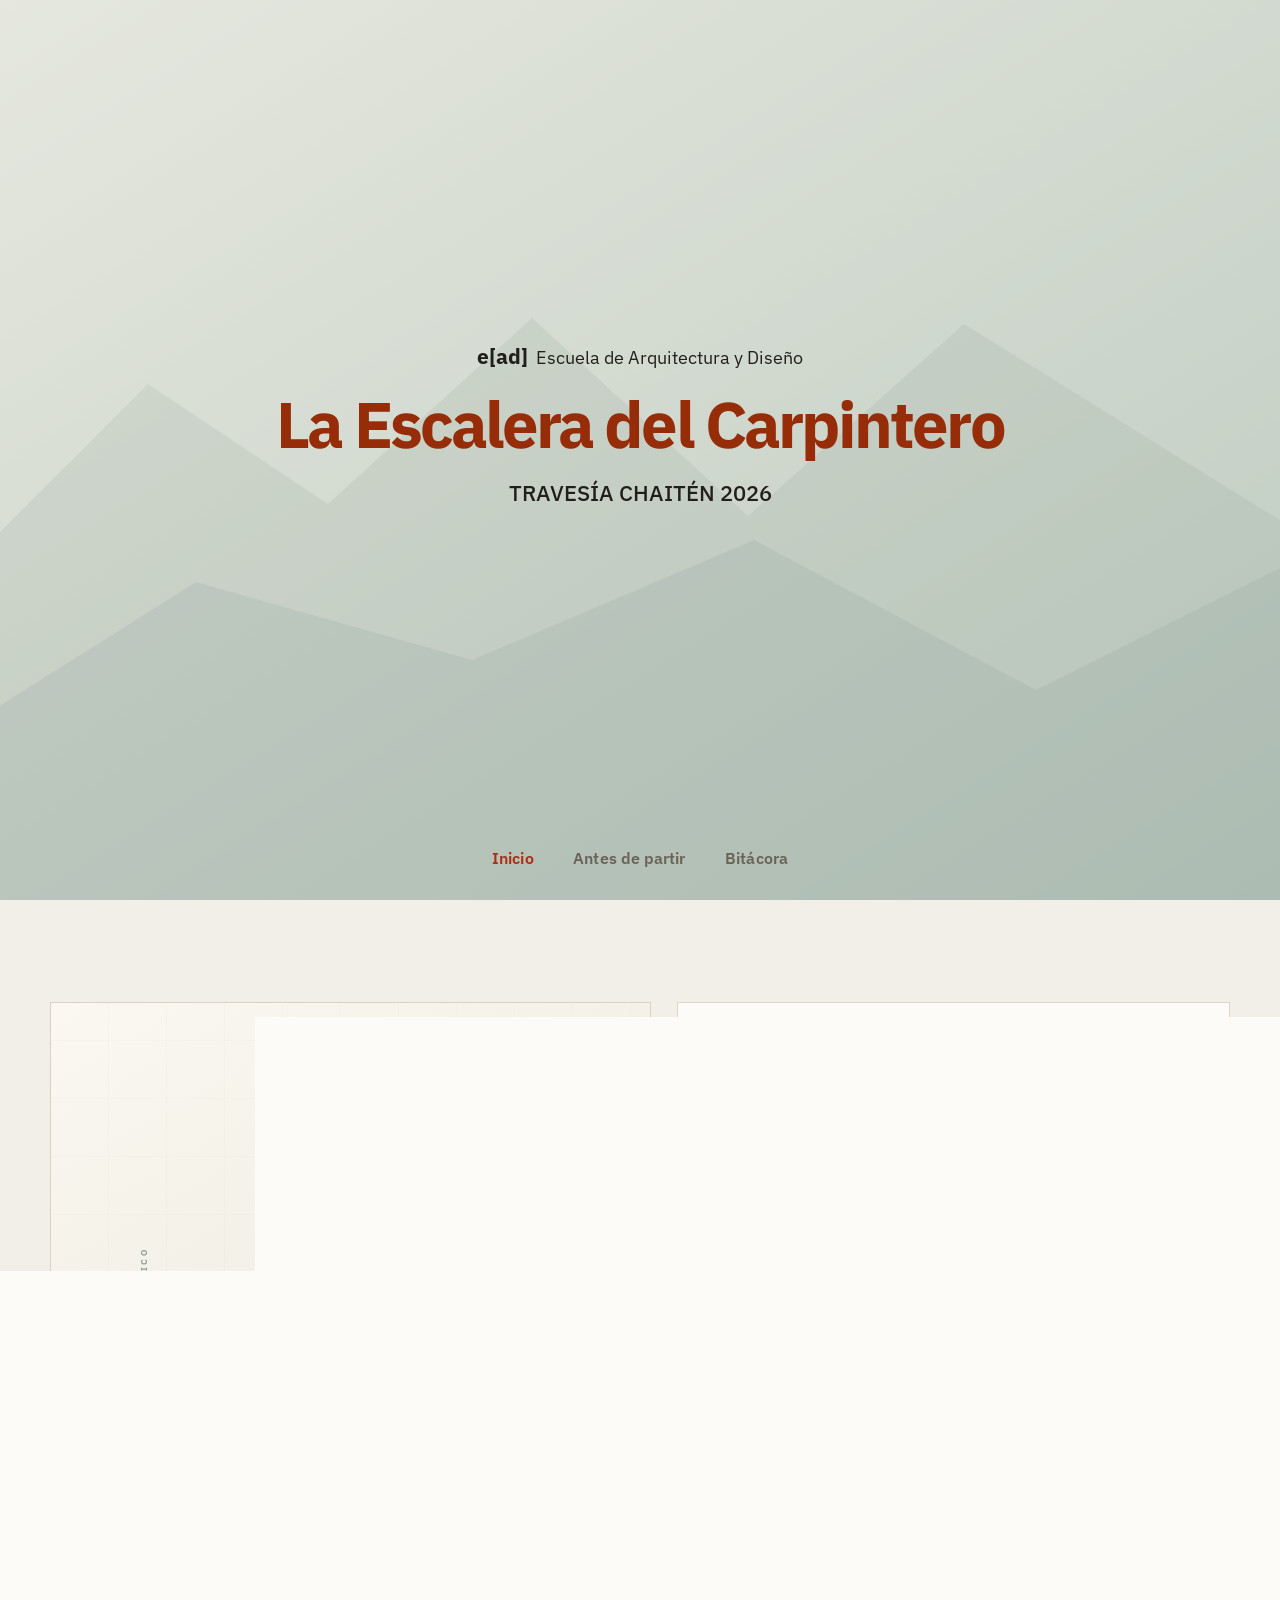
==== commit db7f02e9: "textos 1" ====
--- a/index.html
+++ b/index.html
@@ -64,8 +64,14 @@
 </div>
 <div class="mapa-lecturas">
 <a aria-label="Abrir Antes de partir en Viña del Mar" class="mapa-lectura" href="antes-de-partir.html"><span class="mapa-lectura-num">01 / VIÑA DEL MAR</span><span aria-hidden="true" class="mapa-lectura-flecha">↗</span><h3>Antes de partir</h3>
-    <p>Los talleres, la pregunta inicial, la idea que se construye sobre el lugar y las decisiones previas al viaje.</p></a>
-<a class="mapa-lectura" href="diario.html"><span class="mapa-lectura-num">02 / CHAITÉN</span><span aria-hidden="true" class="mapa-lectura-flecha">↗</span><h3>Doce días en travesía</h3><p>Los acontecimientos diarios, el trabajo colectivo, las voces de los participantes y la transformación de la obra.</p></a>
+    <p>La travesía comienza mucho antes del viaje, 
+      entre preparativos, preguntas y decisiones colectivas que dan inicio al encuentro con un nuevo territorio. 
+</p></a>
+<a class="mapa-lectura" href="diario.html"><span class="mapa-lectura-num">02 / CHAITÉN</span><span aria-hidden="true" class="mapa-lectura-flecha">↗</span><h3>Doce días en travesía</h3>
+  <p>Cada jornada reúne distintas formas de participar en la travesía, el trabajo de construcción, 
+    los actos poéticos, los recorridos y las labores cotidianas. Estos registros permiten seguir el desarrollo de la obra y
+     los encuentros que acompañaron su realización.
+</p></a>
 </div>
 </div>
 </section>
--- a/estilos.css
+++ b/estilos.css
@@ -647,6 +647,6 @@
 .marca-logo-integrado{width:130px;max-width:min(34vw,130px);
     height:auto;object-fit:contain;flex:0 0 auto;display:block}
 .marca-titulo{display:none}
-@media (max-width: 900px){.marca-logo-integrado{width:145px;max-width:38vw}}
-@media (max-width: 640px){.marca-logo-integrado{width:125px;max-width:42vw}}
-@media (max-width: 420px){.marca-logo-integrado{width:115px;max-width:44vw}}
+@media (max-width: 900px){.marca-logo-integrado{width:140px;max-width:33vw}}
+@media (max-width: 640px){.marca-logo-integrado{width:120px;max-width:37vw}}
+@media (max-width: 420px){.marca-logo-integrado{width:110px;max-width:39vw}}
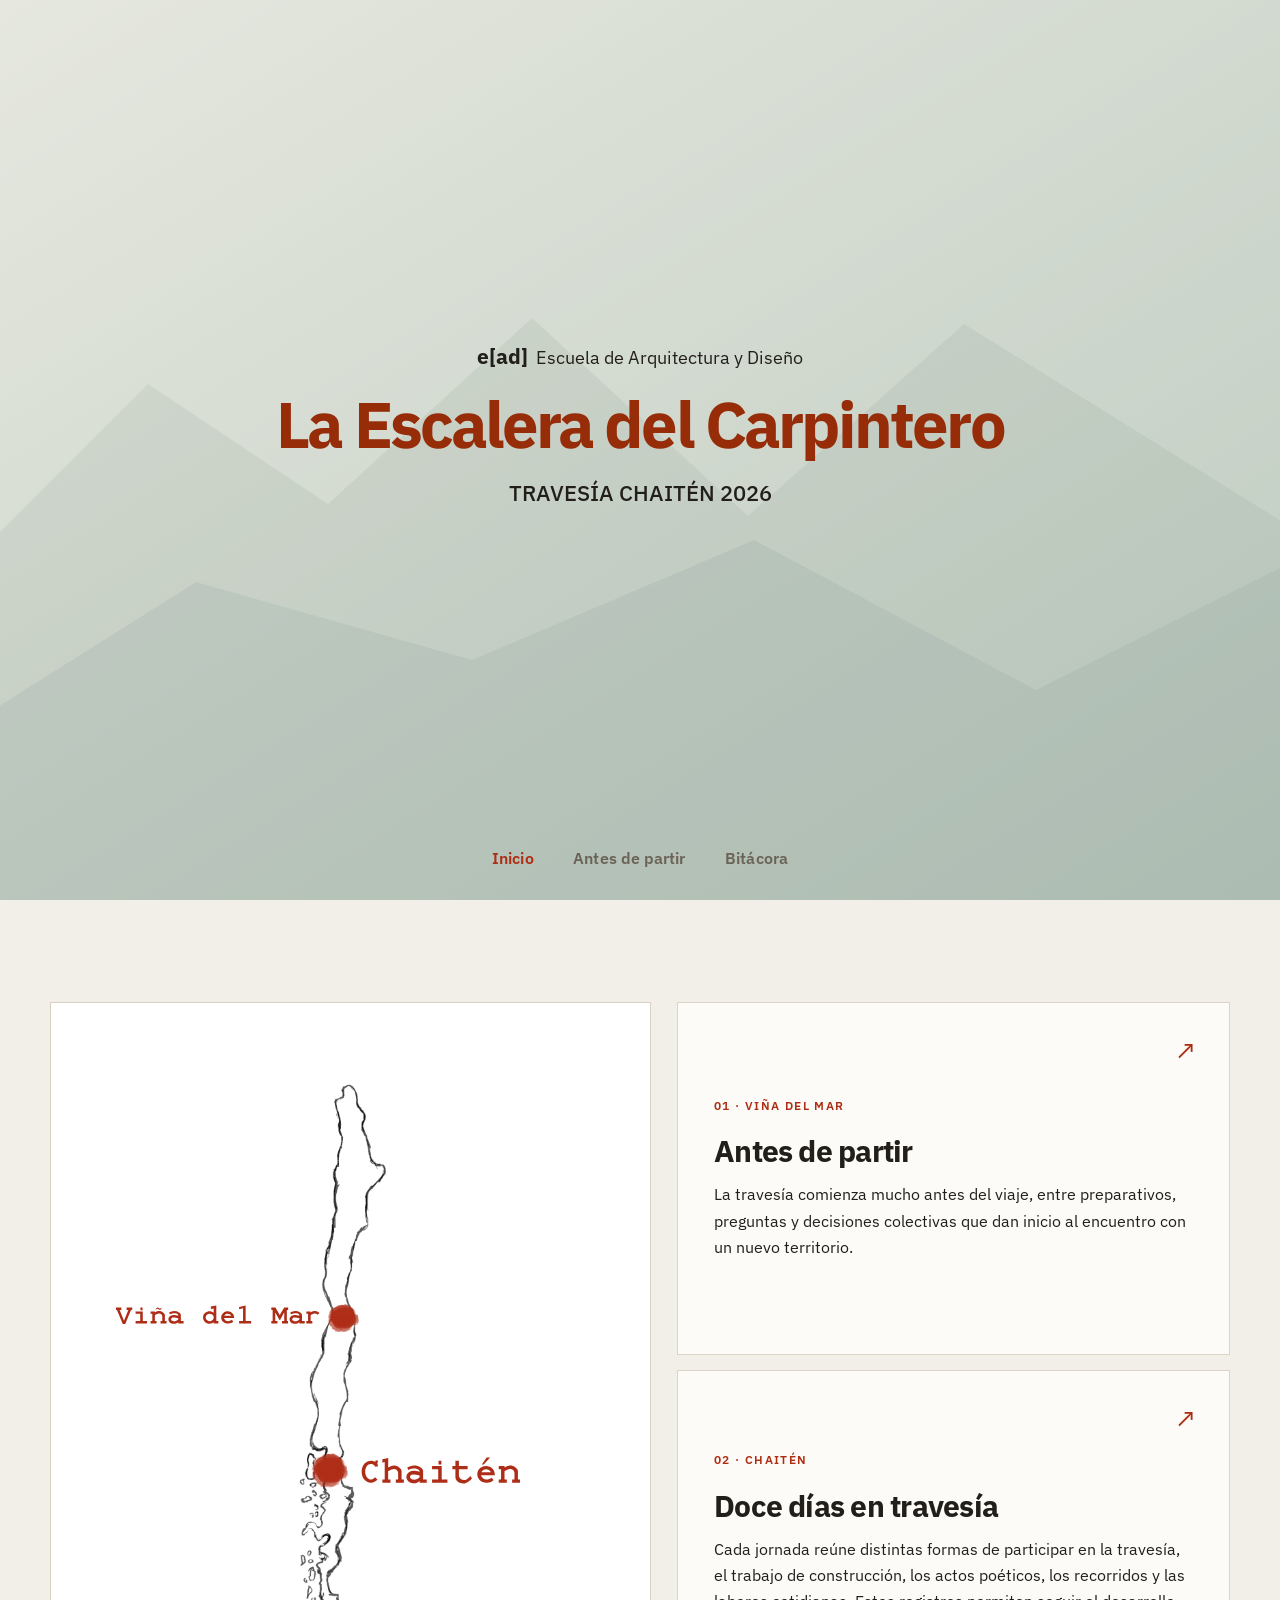
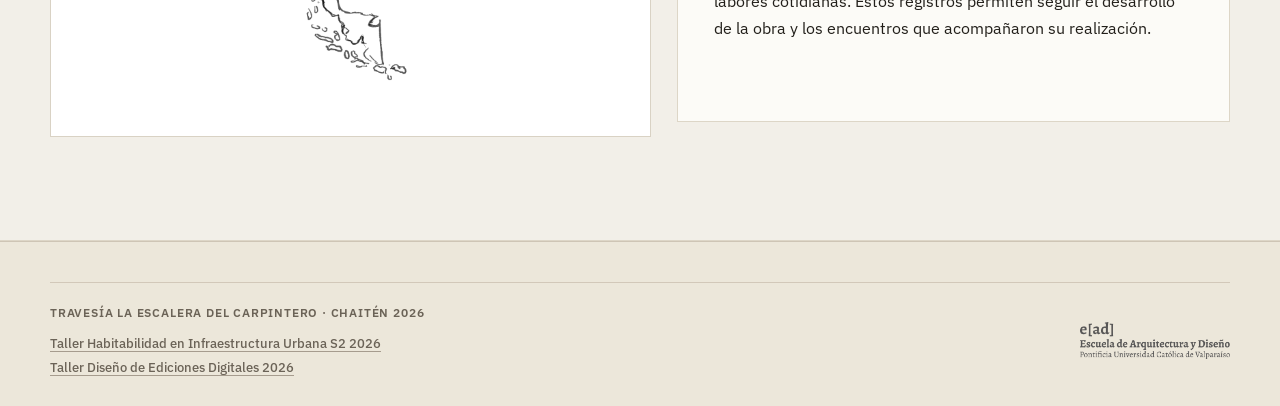
==== commit c3f4c190: "Textos-imagenes Se actualizaron los textos 1-4 imagenes hasta el día 10" ====
--- a/index.html
+++ b/index.html
@@ -42,32 +42,23 @@
 <!-- SEGUNDA SECCIÓN: mapa editorial con dos accesos a los momentos de la travesía. -->
 <section aria-labelledby="titulo-mapa-travesia" class="mapa-travesia seccion-observable" id="mapa-travesia">
 <div class="contenedor mapa-travesia-composicion">
-<div aria-label="Mapa gráfico de Chile con dos destinos seleccionables" class="mapa-papel" role="group">
-<span class="mapa-mar">OCÉANO PACÍFICO</span>
-<svg aria-labelledby="mapa-svg-titulo mapa-svg-descripcion" class="mapa-silueta" role="img" viewbox="0 0 470 725">
-<title id="mapa-svg-titulo">Silueta editorial de Chile</title>
-<desc id="mapa-svg-descripcion">Representación estilizada del territorio chileno, de norte a sur. Los botones superpuestos permiten abrir Viña del Mar y Chaitén.</desc>
-<path class="chile-sombra" d="M204 28 L224 22 227 48 218 72 227 94 223 122 232 149 230 180 239 206 234 230 245 260 238 283 250 312 246 345 252 366 248 397 266 421 271 448 279 474 294 491 290 511 319 532 316 556 347 571 331 597 355 615 337 631 354 648 337 657 342 679 319 671 310 650 294 651 296 624 277 613 282 593 264 574 270 552 249 532 252 510 228 482 225 457 217 427 214 405 211 373 203 346 205 317 198 294 206 269 201 239 200 211 198 184 198 151 197 115 196 80 195 52 Z"></path>
-<g class="islas-del-sur"><path d="M311 596l-12 15 10 16-5 18m25-34-3 14 17 12m-48-72-11 16 14 5"></path><path d="M356 644l7 16-13 16m-48 11 18-10 9 12"></path></g>
-<path class="ruta-puntos" d="M208 345 Q291 399 271 482"></path>
-</svg>
-<span class="mapa-norte">N</span>
-<div class="mapa-destino destino-vina">
-<a aria-label="Abrir Antes de partir, Viña del Mar" class="mapa-pin" href="antes-de-partir.html"><span class="pin-centro"></span></a>
-<a aria-label="Abrir Antes de partir en Viña del Mar" class="mapa-etiqueta" href="antes-de-partir.html"><small>01 / ORIGEN</small><strong>Viña del Mar</strong><span>Antes de partir ↗</span></a>
-</div>
-<div class="mapa-destino destino-chaiten">
-<a aria-label="Ir a la bitácora de los 12 días de Chaitén" class="mapa-pin" href="diario.html"><span class="pin-centro"></span></a>
-<a class="mapa-etiqueta" href="diario.html"><small>02 / DESTINO</small><strong>Chaitén</strong><span>Travesía día a día ↗</span></a>
-</div>
-<span class="mapa-pie">Esquema geográfico orientativo · No a escala</span>
+<div class="mapa-papel" role="group" aria-label="Mapa dibujado de Chile con accesos a Viña del Mar y Chaitén">
+  <div class="mapa-croquis">
+    <img class="mapa-croquis-imagen" src="assets/mapa-chile-croquis.png" alt="Croquis lineal del territorio de Chile" width="1280" height="2048" loading="lazy" decoding="async" />
+    <a class="mapa-boton-svg mapa-boton-vina" href="antes-de-partir.html" aria-label="Viña del Mar: abrir Antes de partir">
+      <img src="assets/boton-vina-del-mar.svg" alt="Viña del Mar" width="743" height="124" />
+    </a>
+    <a class="mapa-boton-svg mapa-boton-chaiten" href="diario.html" aria-label="Chaitén: abrir Bitácora de los doce días">
+      <img src="assets/boton-chaiten.svg" alt="Chaitén" width="568" height="124" />
+    </a>
+  </div>
 </div>
 <div class="mapa-lecturas">
-<a aria-label="Abrir Antes de partir en Viña del Mar" class="mapa-lectura" href="antes-de-partir.html"><span class="mapa-lectura-num">01 / VIÑA DEL MAR</span><span aria-hidden="true" class="mapa-lectura-flecha">↗</span><h3>Antes de partir</h3>
+<a aria-label="Abrir Antes de partir en Viña del Mar" class="mapa-lectura" href="antes-de-partir.html"><span class="mapa-lectura-num">01 · VIÑA DEL MAR</span><span aria-hidden="true" class="mapa-lectura-flecha">↗</span><h3>Antes de partir</h3>
     <p>La travesía comienza mucho antes del viaje, 
       entre preparativos, preguntas y decisiones colectivas que dan inicio al encuentro con un nuevo territorio. 
 </p></a>
-<a class="mapa-lectura" href="diario.html"><span class="mapa-lectura-num">02 / CHAITÉN</span><span aria-hidden="true" class="mapa-lectura-flecha">↗</span><h3>Doce días en travesía</h3>
+<a class="mapa-lectura" href="diario.html"><span class="mapa-lectura-num">02 · CHAITÉN</span><span aria-hidden="true" class="mapa-lectura-flecha">↗</span><h3>Doce días en travesía</h3>
   <p>Cada jornada reúne distintas formas de participar en la travesía, el trabajo de construcción, 
     los actos poéticos, los recorridos y las labores cotidianas. Estos registros permiten seguir el desarrollo de la obra y
      los encuentros que acompañaron su realización.
--- a/estilos.css
+++ b/estilos.css
@@ -101,26 +101,16 @@
 }
 .mapa-travesia{background:#f2efe8;padding-block:clamp(86px,8vw,126px);border-bottom:1px solid var(--filete)}
 .mapa-travesia-composicion{display:grid;grid-template-columns:minmax(0,1fr) minmax(0,.92fr);gap:26px;align-items:stretch}
-.mapa-papel{position:relative;height:735px;min-height:620px;overflow:hidden;border:1px solid #d9d2c4;background:linear-gradient(150deg,#faf8f0,#e5e2d7);isolation:isolate}
-.mapa-papel:before{content:"";position:absolute;inset:0;background:repeating-linear-gradient(0deg,transparent,transparent 57px,#d6d1c42e 58px),repeating-linear-gradient(90deg,transparent,transparent 57px,#d6d1c42e 58px);pointer-events:none}
-.mapa-silueta{position:absolute;inset:0;width:100%;height:100%;pointer-events:none}
-.mapa-silueta .chile-sombra{fill:#9cafa1;stroke:#607565;stroke-width:1.4;stroke-linejoin:round}
-.mapa-silueta .islas-del-sur{stroke:#6d8575;stroke-width:7;stroke-linecap:round}
-.mapa-silueta .ruta-puntos{fill:none;stroke:var(--carmin);stroke-width:3;stroke-dasharray:5 9;opacity:.8}
-.mapa-mar{position:absolute;top:40%;left:6%;letter-spacing:.24em;font-size:.59rem;font-weight:600;color:#8c9994;transform:rotate(-90deg);transform-origin:center;z-index:1}
-.mapa-norte{position:absolute;top:23px;right:27px;font:italic 1.3rem/1 var(--serif);color:var(--carmin)}
-.mapa-pie{position:absolute;bottom:17px;left:22px;font-size:.65rem;color:var(--tinta-suave)}
-.mapa-destino{position:absolute;z-index:3;display:flex;align-items:center;gap:13px;transform:translate(-50%,-50%)}
-.destino-vina{left:45%;top:47.5%}
-.destino-chaiten{left:57%;top:66.5%}
-.mapa-pin{width:43px;height:43px;display:grid;place-items:center;background:var(--carmin);border:4px solid var(--papel);border-radius:100%;box-shadow:0 2px 0 #4d211b,0 0 0 7px #ae2d1330;flex:none;transition:transform .25s}
-.mapa-pin:hover,.mapa-pin:focus-visible{transform:scale(1.14)}
-.pin-centro{width:8px;height:8px;border-radius:100%;background:var(--papel)}
-.mapa-etiqueta{display:flex;flex-direction:column;min-width:166px;gap:1px;line-height:1.28;padding:10px 14px;background:var(--papel);border:1px solid #d6cec0;text-decoration:none;box-shadow:0 5px 16px #2d291514;transition:background .2s}
-.mapa-etiqueta:hover{background:#fff;color:var(--carmin)}
-.mapa-etiqueta small{font-size:.57rem;letter-spacing:.12em;color:var(--carmin);font-weight:700}
-.mapa-etiqueta strong{font-size:1.07rem;letter-spacing:-.02em}
-.mapa-etiqueta span{font-size:.69rem;color:var(--tinta-suave)}
+/* Mapa ilustrado: conserva los archivos originales; botones SVG sobre el croquis */
+.mapa-papel{position:relative;display:flex;align-items:center;justify-content:center;height:735px;min-height:620px;overflow:hidden;border:1px solid #d9d2c4;background:#fff}
+.mapa-croquis{position:relative;flex:none;height:calc(100% - 28px);max-height:700px;aspect-ratio:1280 / 2048}
+.mapa-croquis-imagen{display:block;width:100%;height:100%;object-fit:contain}
+.mapa-boton-svg{position:absolute;z-index:2;display:block;width:clamp(175px,19vw,250px);height:auto;line-height:0;transform:translate(-91%,-50%);transition:filter .2s ease,scale .2s ease;cursor:pointer;border-radius:4px}
+.mapa-boton-svg img{width:100%;height:auto;display:block}
+.mapa-boton-svg:hover,.mapa-boton-svg:focus-visible{filter:brightness(.77);scale:1.04}
+.mapa-boton-svg:focus-visible{outline:2px solid var(--carmin);outline-offset:5px}
+.mapa-boton-vina{top:42%;left:47%}
+.mapa-boton-chaiten{top:63.6%;left:44%;width:clamp(170px,17vw,225px);transform:translate(-10%,-50%)}
 .mapa-lecturas{display:grid;grid-template-rows:1fr 1fr auto;gap:15px}
 .mapa-lectura{position:relative;display:flex;flex-direction:column;align-items:start;padding:32px 36px;background:var(--papel);text-decoration:none;border:1px solid var(--filete);transition:background .2s}
 .mapa-lectura:hover{background:#f9f3ed;color:var(--tinta)}
@@ -130,8 +120,6 @@
 .mapa-lectura>p{font-size:.87rem;line-height:1.65;max-width:370px;color:var(--tinta-suave);margin-bottom:14px}
 .mapa-lectura-flecha{position:absolute;right:32px;top:26px;font-size:1.7rem;color:var(--carmin)}
 @media (max-width:1060px){
-.mapa-etiqueta{min-width:135px;padding:9px 10px}
-.mapa-etiqueta strong{font-size:.92rem}
 .mapa-travesia-composicion{grid-template-columns:1fr 1fr}
 }
 @media (max-width:880px){
@@ -143,24 +131,15 @@
 @media (max-width:650px){
 .mapa-travesia{padding-block:70px}
 .mapa-papel{height:595px;min-height:0}
-.mapa-etiqueta{min-width:117px}
-.mapa-etiqueta strong{font-size:.8rem}
-.mapa-etiqueta small{font-size:.5rem}
-.mapa-etiqueta span{font-size:.58rem}
-.mapa-pin{height:34px;width:34px;border-width:3px;box-shadow:0 0 0 5px #ae2d1330}
-.mapa-destino{gap:7px}
-.destino-vina{left:45%;top:47%}
-.destino-chaiten{left:56.5%;top:66.5%}
 .mapa-lecturas{grid-template-columns:1fr}
 .mapa-lectura{min-height:270px}
 .mapa-lectura h3{font-size:2.45rem}
 }
-.mapa-destino{transform:translateY(-50%)}
-.destino-vina{left:calc(45% - 21px)}
-.destino-chaiten{left:calc(57% - 21px)}
+
 @media (max-width:650px){
-.destino-vina{left:calc(45% - 17px)}
-.destino-chaiten{left:calc(56.5% - 17px)}
+.mapa-croquis{height:calc(100% - 22px);max-height:575px;translate:11px 0}
+.mapa-boton-svg{width:174px}
+.mapa-boton-chaiten{width:170px}
 }
 .pagina-home{scroll-snap-type:y proximity}
 .pagina-home .portada,.pagina-home .mapa-travesia{scroll-snap-align:start;scroll-margin-top:var(--header)}
@@ -650,3 +629,46 @@
 @media (max-width: 900px){.marca-logo-integrado{width:140px;max-width:33vw}}
 @media (max-width: 640px){.marca-logo-integrado{width:120px;max-width:37vw}}
 @media (max-width: 420px){.marca-logo-integrado{width:110px;max-width:39vw}}
+
+
+.voz-imagen-nota{margin:0 0 18px;border-radius:6px;overflow:hidden;background:#f6f2eb;border:1px solid #cfc7b8;padding:10px}
+.voz-imagen-nota img{display:block;width:100%;height:auto;max-height:300px;object-fit:contain;background:#f3f0ea}
+.voz-imagen-nota figcaption{margin-top:8px;font-size:.64rem;line-height:1.45;opacity:.78;text-transform:uppercase;letter-spacing:.08em}
+.voz-con-imagen blockquote{margin-bottom:16px}
+.roja .voz-imagen-nota,.oscura .voz-imagen-nota{background:#f7f1e7;border-color:#eadccb;color:#2d261f}
+
+
+/* Nota de croquis: imagen y bajada, sin marco de cita ni controles extra. */
+.voz-grupo .voz-burbuja.voz-croquis{
+  width:100%;max-width:440px;
+  padding:11px 11px 13px;
+  background:#fcfbf7;
+  color:#625d55;
+  border-radius:2px;
+  box-shadow:0 14px 36px #16171130,0 1px 2px #16171121;
+}
+.voz-burbuja.voz-croquis::after{display:none}
+.voz-croquis-figura{margin:0}
+.voz-croquis-figura img{display:block;width:100%;height:auto;object-fit:contain}
+.voz-croquis-figura figcaption{
+  padding:10px 5px 0;
+  font:600 .64rem/1.5 var(--sans);
+  letter-spacing:.07em;
+  text-transform:uppercase;
+  color:#777168;
+}
+@media (max-width:600px){
+  .voz-grupo .voz-burbuja.voz-croquis{padding:8px 8px 12px;max-width:100%}
+  .voz-croquis-figura figcaption{font-size:.6rem}
+}
+
+
+/* Día 03 y siguientes: tarjeta editorial de bitácora con lectura ampliable. */
+.voz-editorial{background:#f5efe4;color:#2d2822}
+.voz-editorial .voz-categoria{margin-bottom:12px}
+.voz-editorial-titulo{font:700 clamp(1.15rem,1.55vw,1.45rem)/1.2 var(--sans);letter-spacing:-.015em;margin:0 0 11px}
+.voz-editorial-entradilla{font:italic 400 clamp(.98rem,1.25vw,1.15rem)/1.45 var(--serif);margin:0 0 11px;color:#5d5148}
+.voz-editorial .voz-desplegar{margin-top:12px}
+.voz-burbuja .voz-editorial-cita{font:italic 500 clamp(.94rem,1.2vw,1.15rem)/1.5 var(--serif);padding-left:13px;border-left:2px solid var(--carmin);margin:15px 0 5px;color:#3b2c26}
+.voz-editorial-atribucion{margin:0 0 12px 15px;color:#736559;font:.68rem/1.4 var(--sans);letter-spacing:.04em}
+@media(max-width:600px){.voz-editorial-titulo{font-size:1.15rem}.voz-editorial-entradilla{font-size:.98rem}}
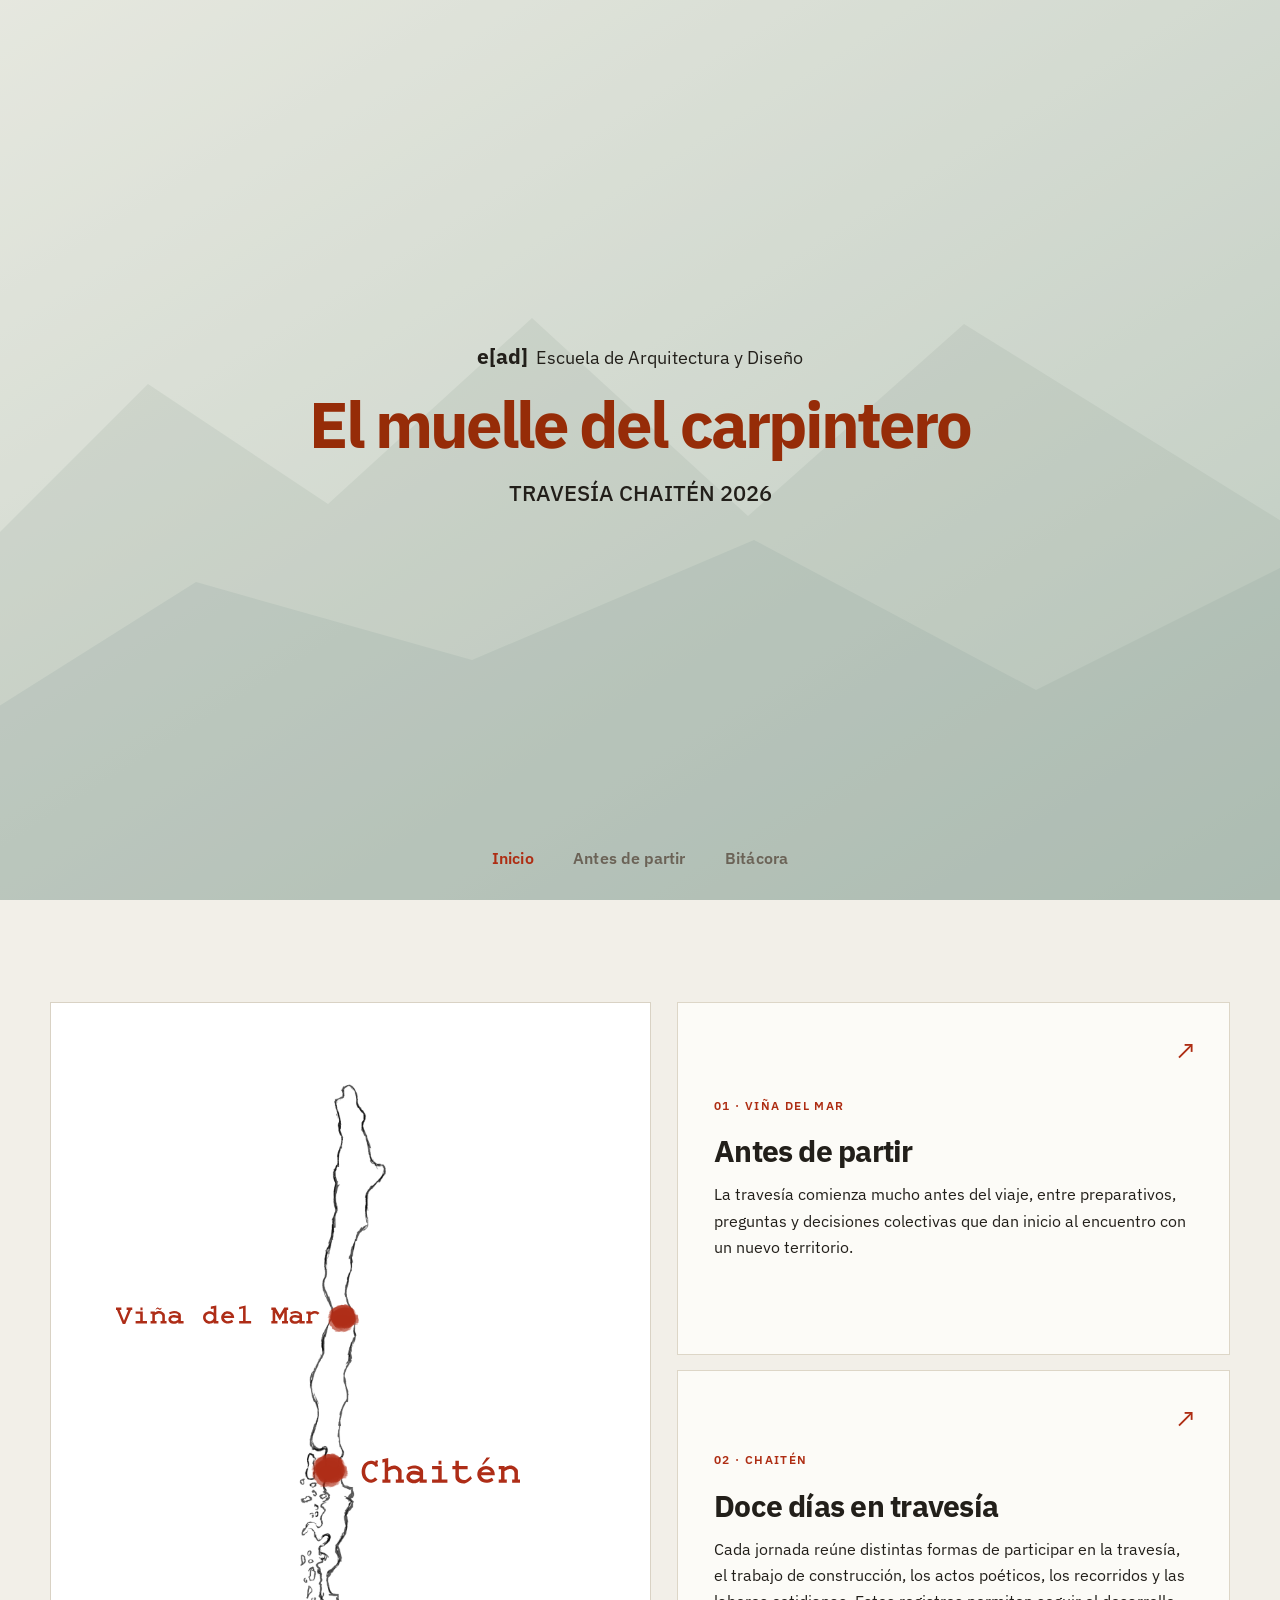
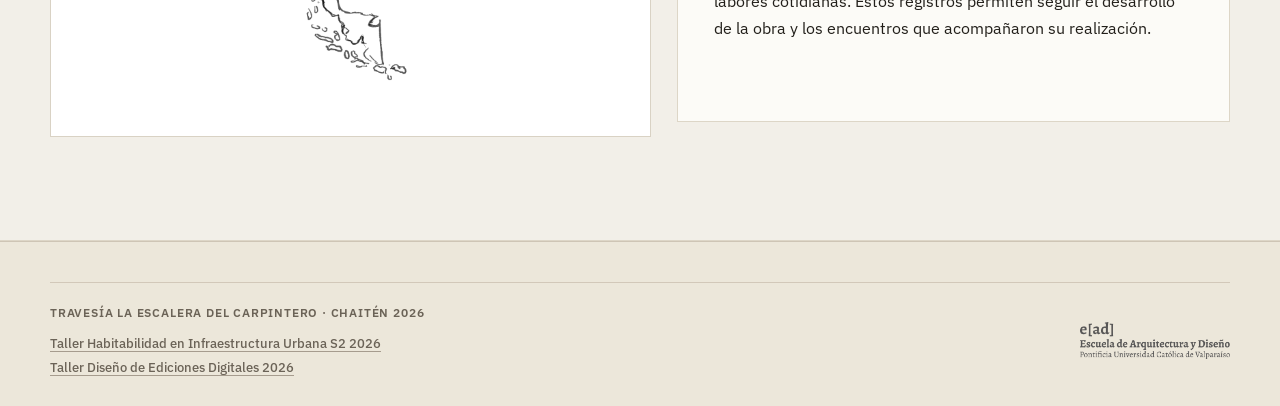
==== commit 19edf3eb: "descripciones y corquis antes de partir" ====
--- a/index.html
+++ b/index.html
@@ -29,7 +29,7 @@
 <div aria-hidden="true" class="diapositivas"><img alt="" class="activa" fetchpriority="high" height="750" src="assets/portada-1.svg" width="1200"/></div>
 <div class="contenedor portada-centro">
 <p class="identidad"><strong>e[ad]</strong><span>Escuela de Arquitectura y Diseño</span></p>
-<h1 id="titulo-principal">La Escalera del Carpintero</h1>
+<h1 id="titulo-principal">El muelle del carpintero</h1>
 <p class="nombre-obra-portada">TRAVESÍA CHAITÉN 2026</p>
 </div>
 <nav aria-label="Secciones principales de la bitácora" class="menu-portada">
--- a/estilos.css
+++ b/estilos.css
@@ -672,3 +672,8 @@
 .voz-burbuja .voz-editorial-cita{font:italic 500 clamp(.94rem,1.2vw,1.15rem)/1.5 var(--serif);padding-left:13px;border-left:2px solid var(--carmin);margin:15px 0 5px;color:#3b2c26}
 .voz-editorial-atribucion{margin:0 0 12px 15px;color:#736559;font:.68rem/1.4 var(--sans);letter-spacing:.04em}
 @media(max-width:600px){.voz-editorial-titulo{font-size:1.15rem}.voz-editorial-entradilla{font-size:.98rem}}
+
+/* Tarjetas editoriales: texto breve legible sin abrir un desplegable. */
+.voz-editorial-texto { margin: 12px 0 0; font: 400 .94rem/1.58 var(--sans); color: inherit; }
+.voz-editorial-titulo + .voz-editorial-texto { margin-top: 16px; }
+@media (max-width: 600px) { .voz-editorial-texto { font-size: .88rem; line-height: 1.55; } }
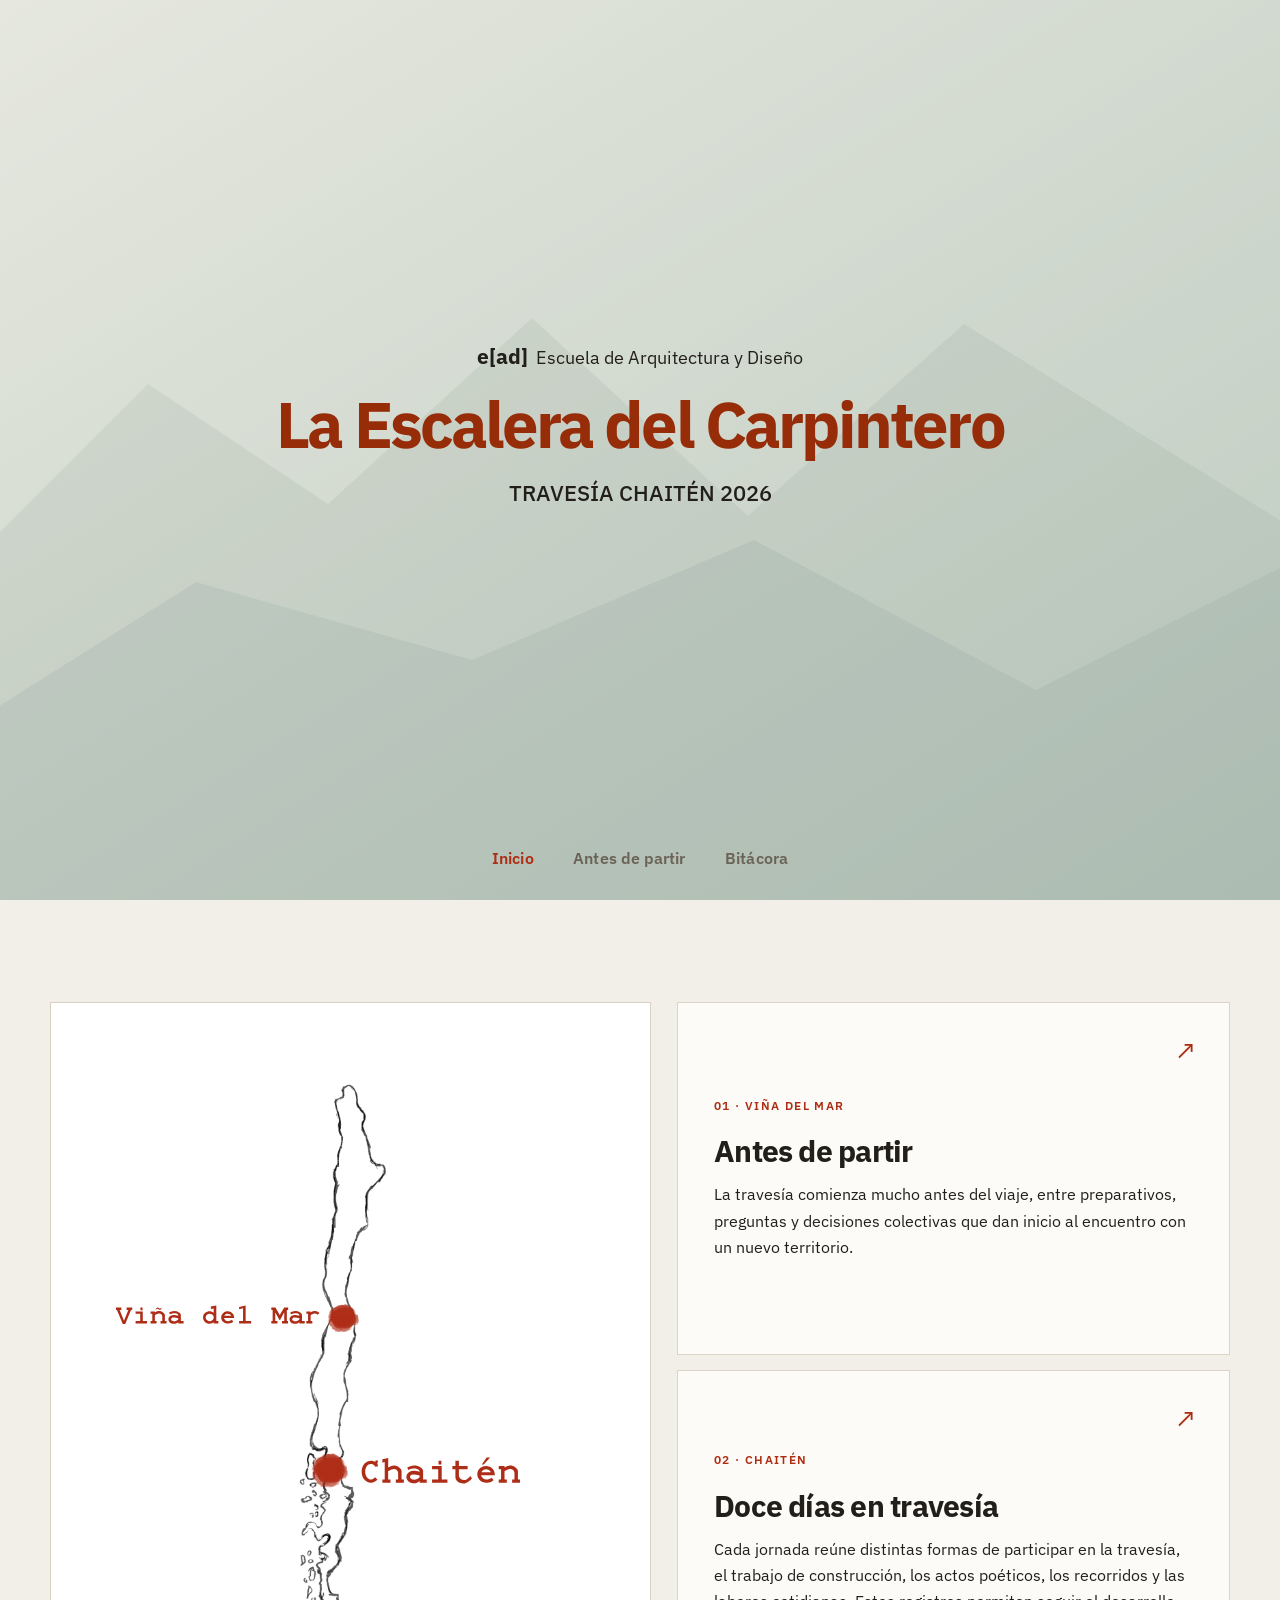
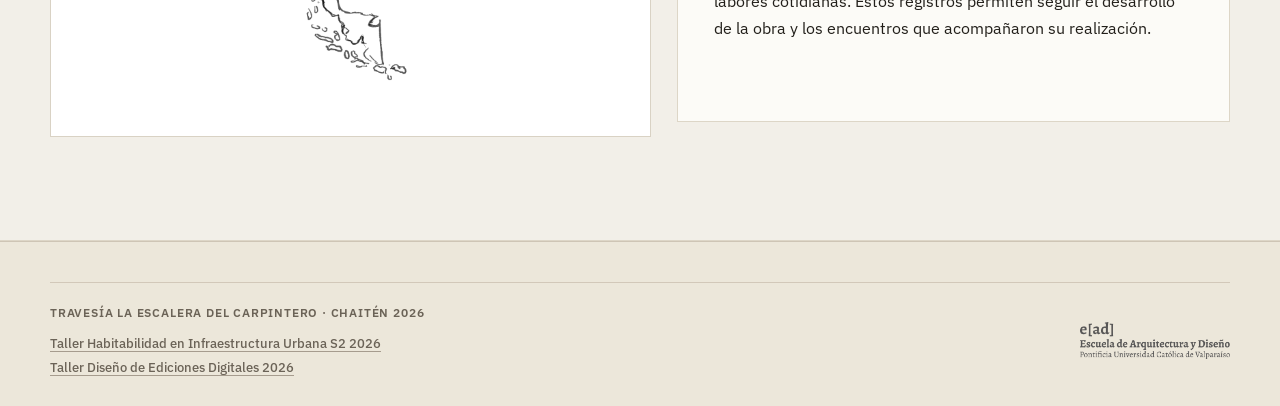
==== commit f5fd80f1: "imagenes" ====
--- a/index.html
+++ b/index.html
@@ -29,7 +29,7 @@
 <div aria-hidden="true" class="diapositivas"><img alt="" class="activa" fetchpriority="high" height="750" src="assets/portada-1.svg" width="1200"/></div>
 <div class="contenedor portada-centro">
 <p class="identidad"><strong>e[ad]</strong><span>Escuela de Arquitectura y Diseño</span></p>
-<h1 id="titulo-principal">El muelle del carpintero</h1>
+<h1 id="titulo-principal">La Escalera del Carpintero</h1>
 <p class="nombre-obra-portada">TRAVESÍA CHAITÉN 2026</p>
 </div>
 <nav aria-label="Secciones principales de la bitácora" class="menu-portada">
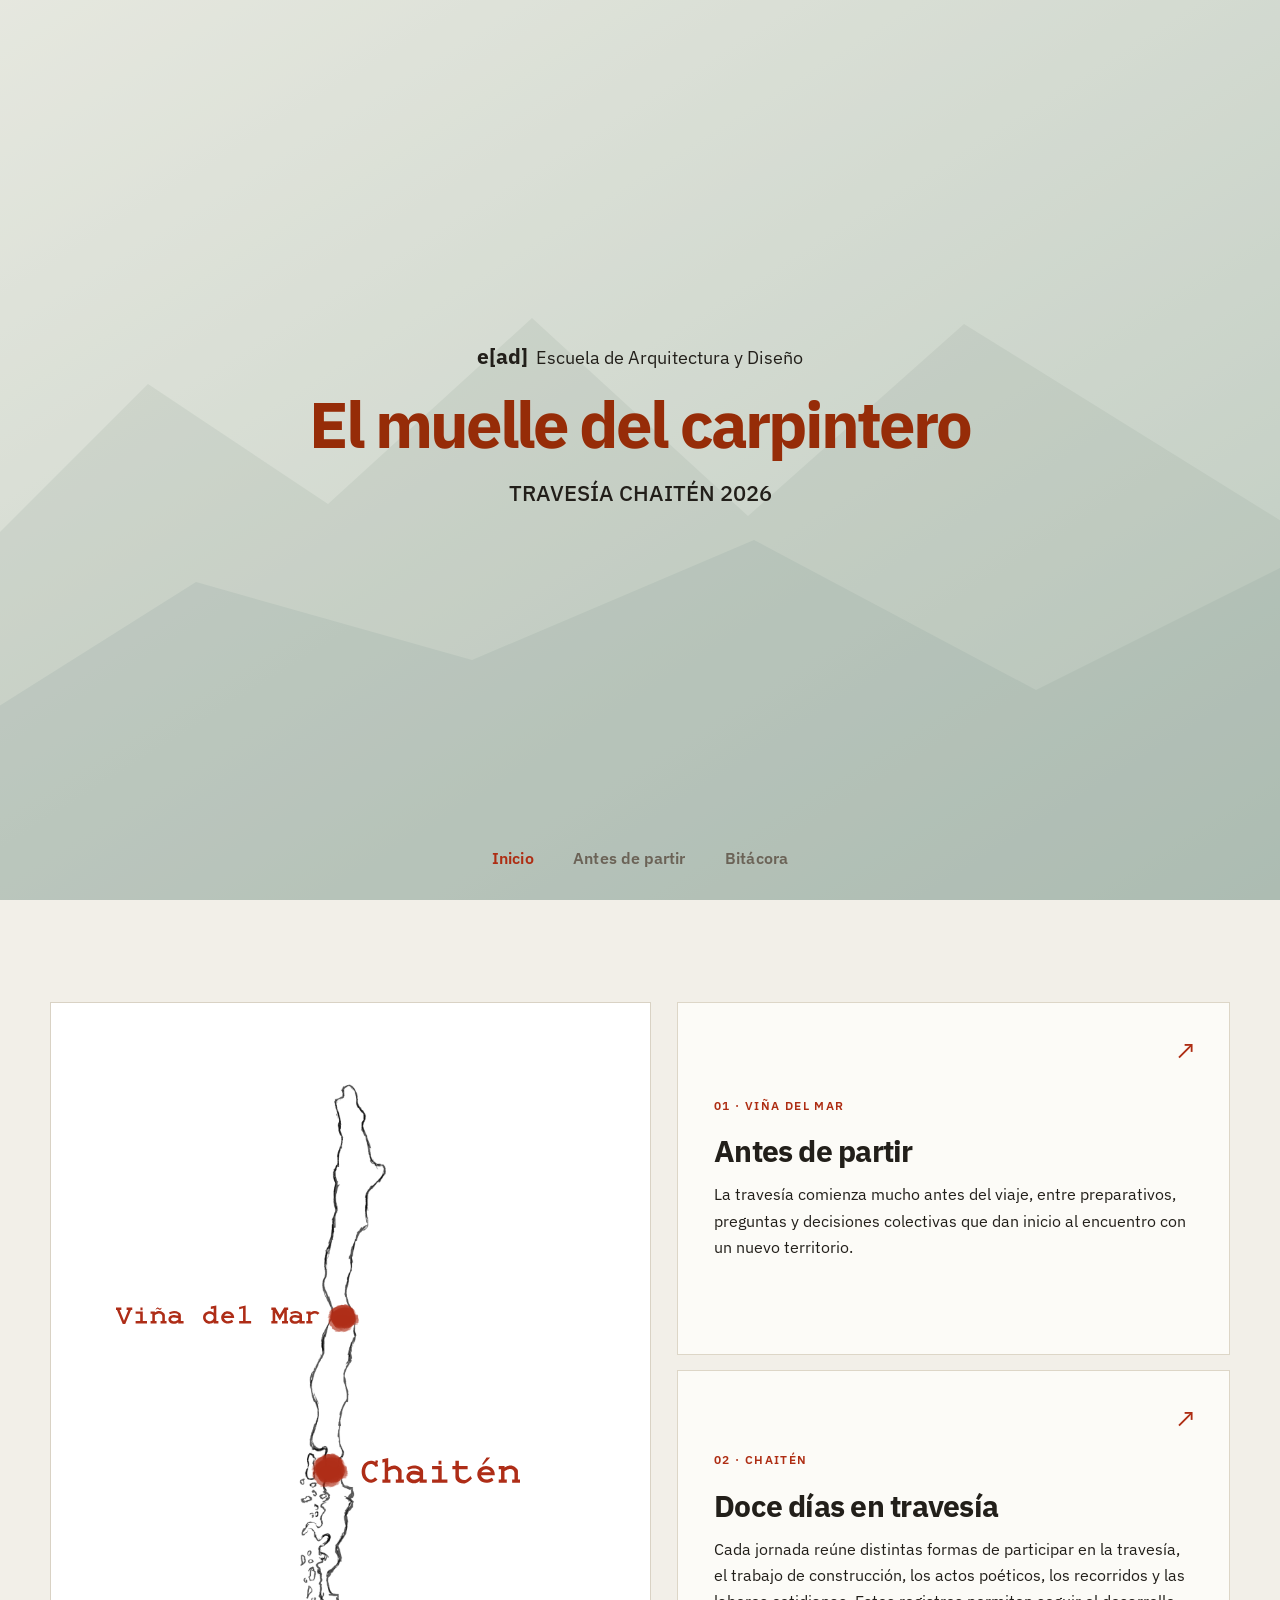
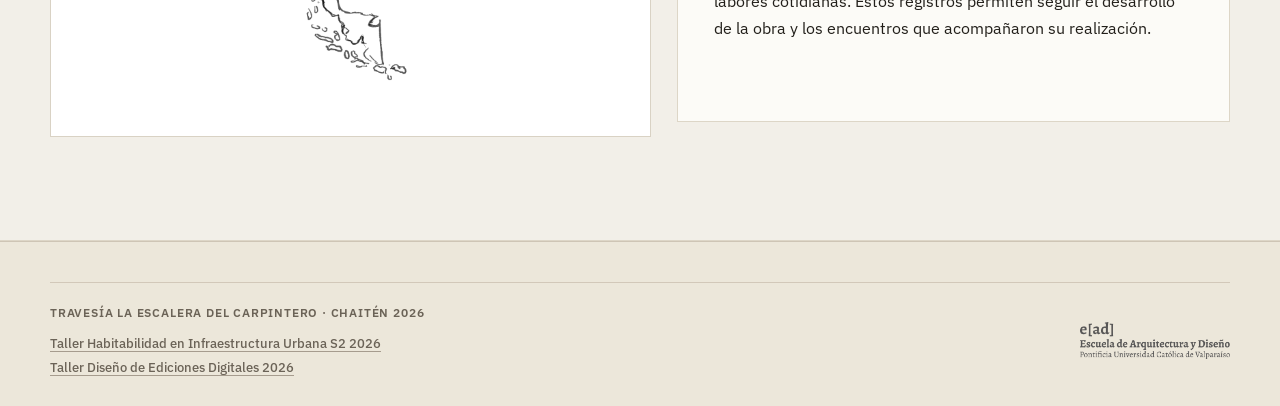
==== commit 2aac3a5e: "IMAGENES PRE TAVESÍA" ====
--- a/index.html
+++ b/index.html
@@ -6,7 +6,7 @@
 <meta content="width=device-width, initial-scale=1" name="viewport"/>
 <meta content="#fcfbf7" name="theme-color"/>
 <meta content="Propuesta editorial de bitácora de la Travesía La Escalera del Carpintero, Chaitén 2026: los días, las personas y la obra desde la preparación hasta el regreso." name="description"/>
-<title>Bitácora · La Escalera del Carpintero · Chaitén 2026</title>
+<title>Bitácora · E muelle del Carpintero · Chaitén 2026</title>
 <link href="https://fonts.googleapis.com" rel="preconnect"/>
 <link crossorigin="" href="https://fonts.gstatic.com" rel="preconnect"/>
 <link href="https://fonts.googleapis.com/css2?family=IBM+Plex+Sans:wght@400;500;600;700&amp;family=Roboto+Serif:ital,wght@1,400&amp;display=swap" rel="stylesheet"/>
@@ -29,7 +29,7 @@
 <div aria-hidden="true" class="diapositivas"><img alt="" class="activa" fetchpriority="high" height="750" src="assets/portada-1.svg" width="1200"/></div>
 <div class="contenedor portada-centro">
 <p class="identidad"><strong>e[ad]</strong><span>Escuela de Arquitectura y Diseño</span></p>
-<h1 id="titulo-principal">La Escalera del Carpintero</h1>
+<h1 id="titulo-principal">El muelle del carpintero</h1>
 <p class="nombre-obra-portada">TRAVESÍA CHAITÉN 2026</p>
 </div>
 <nav aria-label="Secciones principales de la bitácora" class="menu-portada">
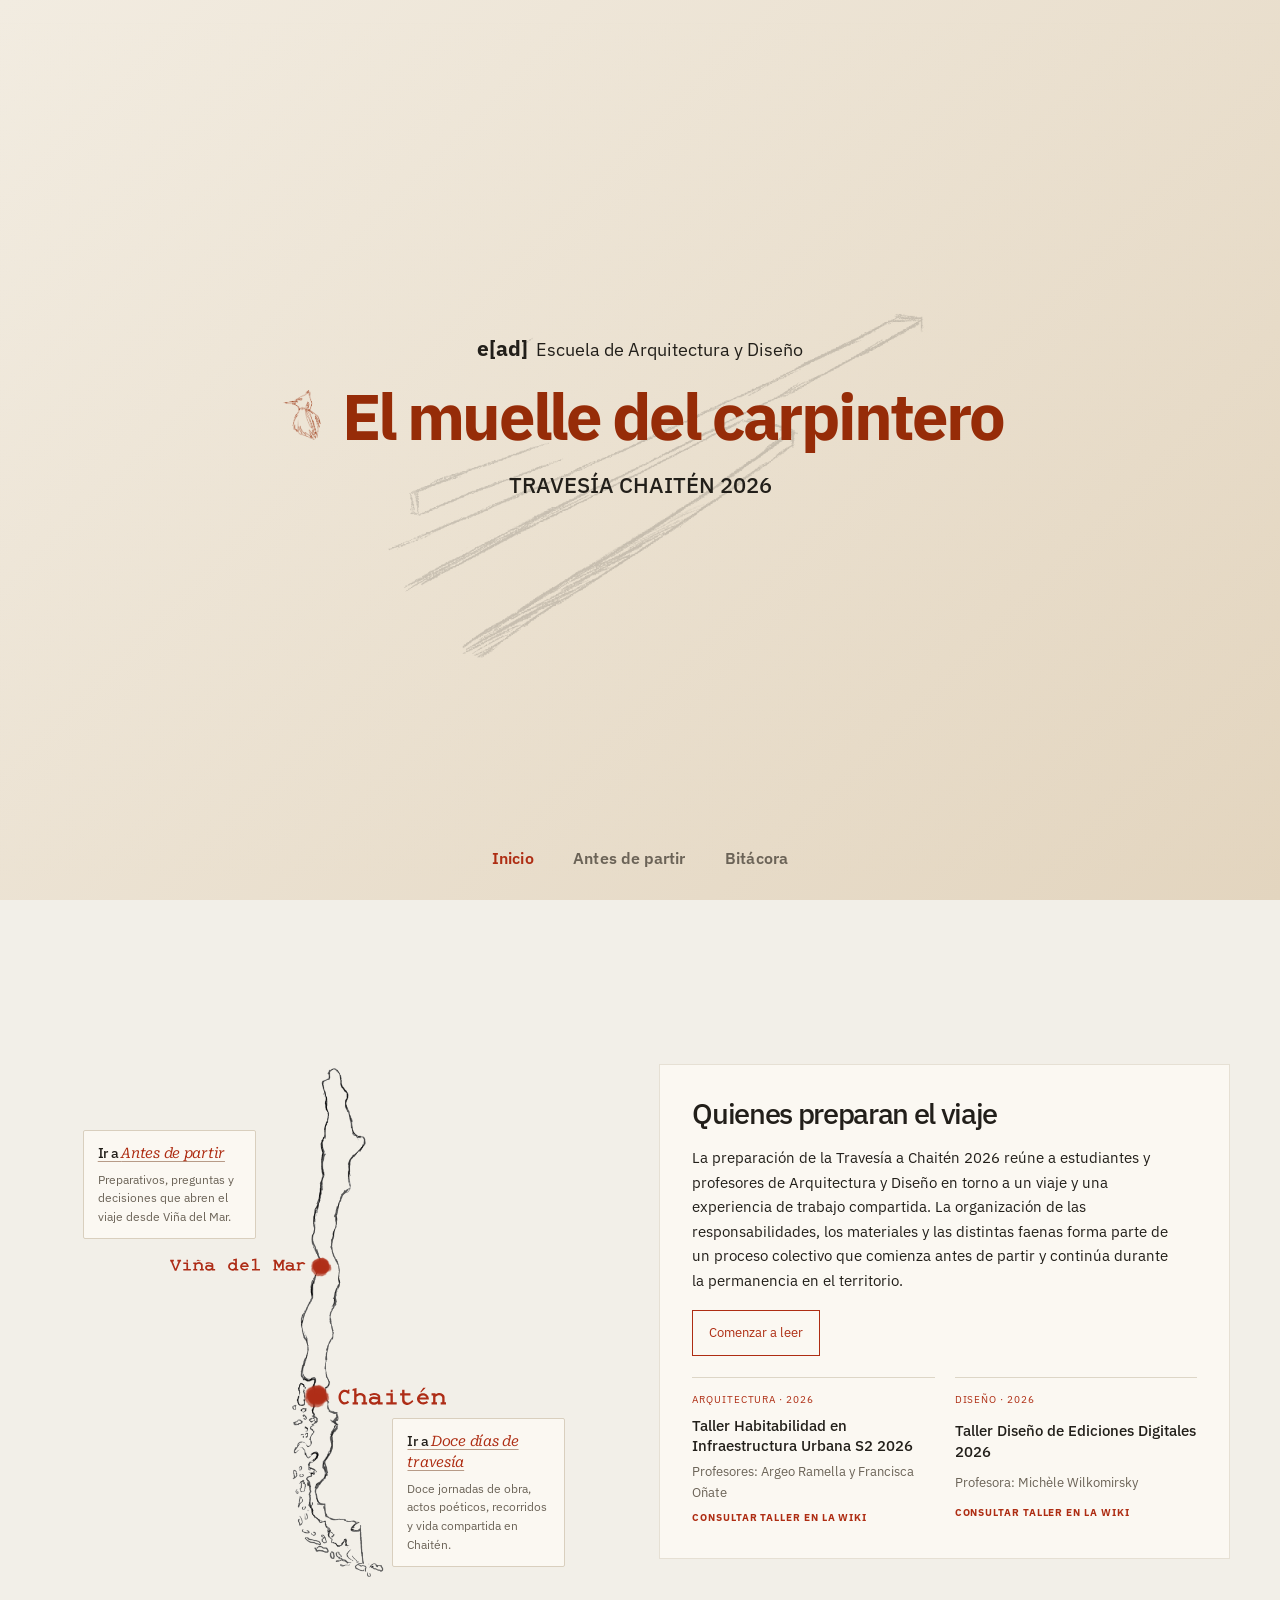
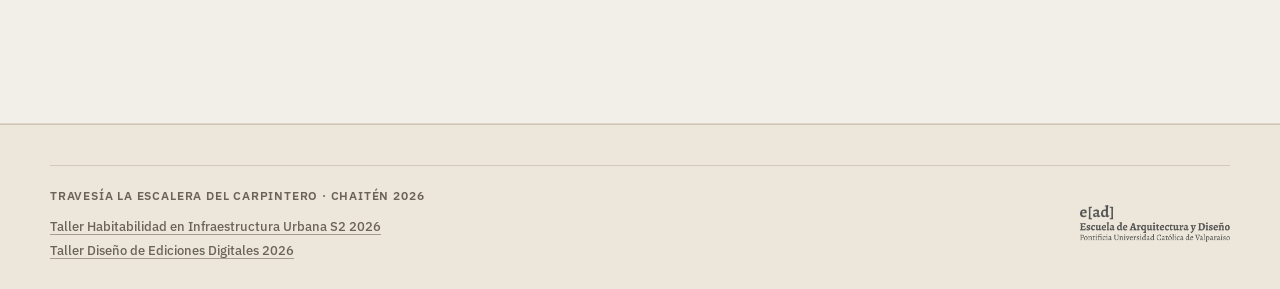
==== commit 9e4513c7: "iknasio" ====
--- a/index.html
+++ b/index.html
@@ -6,7 +6,7 @@
 <meta content="width=device-width, initial-scale=1" name="viewport"/>
 <meta content="#fcfbf7" name="theme-color"/>
 <meta content="Propuesta editorial de bitácora de la Travesía La Escalera del Carpintero, Chaitén 2026: los días, las personas y la obra desde la preparación hasta el regreso." name="description"/>
-<title>Bitácora · E muelle del Carpintero · Chaitén 2026</title>
+<title>Bitácora · El muelle del carpintero · Chaitén 2026</title>
 <link href="https://fonts.googleapis.com" rel="preconnect"/>
 <link crossorigin="" href="https://fonts.gstatic.com" rel="preconnect"/>
 <link href="https://fonts.googleapis.com/css2?family=IBM+Plex+Sans:wght@400;500;600;700&amp;family=Roboto+Serif:ital,wght@1,400&amp;display=swap" rel="stylesheet"/>
@@ -18,18 +18,22 @@
 <a class="saltar" href="#contenido">Saltar al contenido</a>
 <header class="cabecera" id="cabecera">
 <div class="contenedor cabecera-interior">
-<a class="marca" href="index.html#inicio" aria-label="Inicio de la Travesía La escalera del carpintero"><img class="marca-logo marca-logo-integrado" src="assets/logo-travesia-integrado.png" width="1216" height="446" alt="Travesía La escalera del carpintero"/></a>
+<a class="marca" href="index.html#inicio" aria-label="Inicio de la Travesía La escalera del carpintero"><img class="marca-logo marca-logo-integrado" src="assets/logo-travesia-integrado.png" width="2048" height="823" alt="Travesía La escalera del carpintero"/></a>
 <button aria-controls="nav-principal" aria-expanded="false" class="menu-toggle" id="menu-toggle" type="button"><span aria-hidden="true" class="menu-toggle-icono">☰</span><span>Menú</span></button>
 <nav aria-label="Navegación principal" class="nav-principal" id="nav-principal"><a href="index.html#inicio">Inicio</a><a href="antes-de-partir.html">Antes de partir</a><a class="nav-destacado" href="diario.html">Bitácora</a></nav>
 </div>
 </header>
 <main id="contenido">
-<!-- PORTADA: El título de la obra es provisorio, tal como indica la corrección. -->
+<!-- Portada: el GIF ocupa todo el ancho sobre beige y se atenúa en estilos.css. El logo utiliza el PNG normal
+     como máscara para tomar el mismo rojo y la altura de una mayúscula del título. -->
 <section aria-labelledby="titulo-principal" class="portada portada-original seccion-observable" id="inicio">
-<div aria-hidden="true" class="diapositivas"><img alt="" class="activa" fetchpriority="high" height="750" src="assets/portada-1.svg" width="1200"/></div>
+<div aria-hidden="true" class="diapositivas"><img alt="" class="activa" fetchpriority="high" height="1088" src="assets/gifportada.gif" width="1632"/></div>
 <div class="contenedor portada-centro">
 <p class="identidad"><strong>e[ad]</strong><span>Escuela de Arquitectura y Diseño</span></p>
+<div class="portada-titulo-logo">
+<span class="portada-emblema" role="img" aria-label="Logo de la travesía: un pájaro carpintero"></span>
 <h1 id="titulo-principal">El muelle del carpintero</h1>
+</div>
 <p class="nombre-obra-portada">TRAVESÍA CHAITÉN 2026</p>
 </div>
 <nav aria-label="Secciones principales de la bitácora" class="menu-portada">
@@ -44,34 +48,39 @@
 <div class="contenedor mapa-travesia-composicion">
 <div class="mapa-papel" role="group" aria-label="Mapa dibujado de Chile con accesos a Viña del Mar y Chaitén">
   <div class="mapa-croquis">
-    <img class="mapa-croquis-imagen" src="assets/mapa-chile-croquis.png" alt="Croquis lineal del territorio de Chile" width="1280" height="2048" loading="lazy" decoding="async" />
-    <a class="mapa-boton-svg mapa-boton-vina" href="antes-de-partir.html" aria-label="Viña del Mar: abrir Antes de partir">
-      <img src="assets/boton-vina-del-mar.svg" alt="Viña del Mar" width="743" height="124" />
+    <img class="mapa-croquis-imagen" src="assets/mapa-chile-croquis-TRANSPARENTE.png" alt="Croquis lineal del territorio de Chile" width="1280" height="2048" loading="lazy" decoding="async" />
+    <a class="mapa-boton-svg mapa-boton-vina" href="antes-de-partir.html" aria-label="Viña del Mar: ir a Antes de partir">
+      <img src="assets/boton-vina-del-mar.svg" alt="Viña del Mar" width="743" height="124"/>
     </a>
-    <a class="mapa-boton-svg mapa-boton-chaiten" href="diario.html" aria-label="Chaitén: abrir Bitácora de los doce días">
-      <img src="assets/boton-chaiten.svg" alt="Chaitén" width="568" height="124" />
+    <a class="mapa-boton-svg mapa-boton-chaiten" href="diario.html" aria-label="Chaitén: ir a Doce días de travesía">
+      <img src="assets/boton-chaiten.svg" alt="Chaitén" width="568" height="124"/>
     </a>
   </div>
+  <!-- Los recuadros se posicionan respecto al área completa, fuera del trazo
+       del país. En pantallas pequeñas pasan a dos columnas debajo del mapa. -->
+  <a class="mapa-entrada mapa-entrada-vina" id="entrada-vina" href="antes-de-partir.html">
+    <h3>Ir a <em>Antes de partir</em></h3>
+    <p>Preparativos, preguntas y decisiones que abren el viaje desde Viña del Mar.</p>
+  </a>
+  <a class="mapa-entrada mapa-entrada-chaiten" id="entrada-chaiten" href="diario.html">
+    <h3>Ir a <em>Doce días de travesía</em></h3>
+    <p>Doce jornadas de obra, actos poéticos, recorridos y vida compartida en Chaitén.</p>
+  </a>
 </div>
-<div class="mapa-lecturas">
-<a aria-label="Abrir Antes de partir en Viña del Mar" class="mapa-lectura" href="antes-de-partir.html"><span class="mapa-lectura-num">01 · VIÑA DEL MAR</span><span aria-hidden="true" class="mapa-lectura-flecha">↗</span><h3>Antes de partir</h3>
-    <p>La travesía comienza mucho antes del viaje, 
-      entre preparativos, preguntas y decisiones colectivas que dan inicio al encuentro con un nuevo territorio. 
-</p></a>
-<a class="mapa-lectura" href="diario.html"><span class="mapa-lectura-num">02 · CHAITÉN</span><span aria-hidden="true" class="mapa-lectura-flecha">↗</span><h3>Doce días en travesía</h3>
-  <p>Cada jornada reúne distintas formas de participar en la travesía, el trabajo de construcción, 
-    los actos poéticos, los recorridos y las labores cotidianas. Estos registros permiten seguir el desarrollo de la obra y
-     los encuentros que acompañaron su realización.
-</p></a>
+<!-- Información trasladada desde la última doble página del cuaderno. -->
+<div class="preparacion-viaje">
+  <!-- El primer acceso queda junto al párrafo; después se presentan los talleres. -->
+  <div class="preparacion-recuadro">
+  <h2 id="titulo-mapa-travesia">Quienes preparan el viaje</h2>
+  <p>La preparación de la Travesía a Chaitén 2026 reúne a estudiantes y profesores de Arquitectura y Diseño en torno a un viaje y una experiencia de trabajo compartida.
+La organización de las responsabilidades, los materiales y las distintas faenas forma parte de un proceso colectivo que comienza antes de partir y continúa durante la permanencia en el territorio.
+</p>
+  <a class="boton-enlace preparacion-continuar" href="antes-de-partir.html">Comenzar a leer</a>
+  <div class="talleres-preparacion"><a href="https://wiki.ead.pucv.cl/Taller_Habitabilidad_en_Infraestructura_Urbana_S2_2026" rel="noopener noreferrer" target="_blank"><small>ARQUITECTURA · 2026</small><strong>Taller Habitabilidad en Infraestructura Urbana S2 2026</strong><span>Profesores: Argeo Ramella y Francisca Oñate</span><b>CONSULTAR TALLER EN LA WIKI</b></a><a href="https://wiki.ead.pucv.cl/Taller_Dise%C3%B1o_de_Ediciones_Digitales_2026" rel="noopener noreferrer" target="_blank"><small>DISEÑO · 2026</small><strong>Taller Diseño de Ediciones Digitales 2026</strong><span>Profesora: Michèle Wilkomirsky</span><b>CONSULTAR TALLER EN LA WIKI</b></a></div>
+  </div>
 </div>
 </div>
 </section>
-<!-- PRETRAVESÍA: reformulación editorial. Talleres y links retomados de la primera versión. -->
-<!-- PORTADA DE ACCESO: el relato completo de 12 días está en diario.html. -->
-<!-- OBRA: Se lee como una trama transversal y también dentro de cada día. -->
-<!-- PERSONAS. Solo se incluyen los nombres confirmados en la versión recibida. -->
-<!-- CIERRE: No se narran aquí hechos no documentados. -->
-<!-- ARCHIVO. Los formatos son ranuras, no fotografías o testimonios reales. -->
 </main>
 <footer class="pie">
   <div class="contenedor pie-inferior">
--- a/estilos.css
+++ b/estilos.css
@@ -109,7 +109,8 @@
 .mapa-boton-svg img{width:100%;height:auto;display:block}
 .mapa-boton-svg:hover,.mapa-boton-svg:focus-visible{filter:brightness(.77);scale:1.04}
 .mapa-boton-svg:focus-visible{outline:2px solid var(--carmin);outline-offset:5px}
-.mapa-boton-vina{top:42%;left:47%}
+/* El centro del punto coincide con el borde costero occidental del croquis. */
+.mapa-boton-vina{top:42%;left:45.3%}
 .mapa-boton-chaiten{top:63.6%;left:44%;width:clamp(170px,17vw,225px);transform:translate(-10%,-50%)}
 .mapa-lecturas{display:grid;grid-template-rows:1fr 1fr auto;gap:15px}
 .mapa-lectura{position:relative;display:flex;flex-direction:column;align-items:start;padding:32px 36px;background:var(--papel);text-decoration:none;border:1px solid var(--filete);transition:background .2s}
@@ -187,13 +188,6 @@
 .libro-croquis img{height:auto;max-height:430px;object-fit:contain}
 .libro-final{justify-content:space-between}
 .pagina-talleres{gap:14px}
-.talleres-libro{display:grid;grid-template-rows:1fr 1fr;gap:13px;margin:35px 0 18px;min-height:0;flex:1}
-.talleres-libro a{display:flex;flex-direction:column;gap:9px;border:1px solid #d5c7b7;background:#f4efe6;padding:19px 21px;text-decoration:none;transition:background .2s}
-.talleres-libro a:hover{background:#ece2d5}
-.talleres-libro a small{font-size:.57rem;font-weight:700;letter-spacing:.11em;color:var(--carmin)}
-.talleres-libro a strong{font-size:clamp(.94rem,1.25vw,1.3rem);font-weight:500;line-height:1.25}
-.talleres-libro a span{font-size:.7rem;color:#61584e;line-height:1.35}
-.talleres-libro a b{font-size:.63rem;font-weight:700;letter-spacing:.1em;margin-top:auto;color:var(--carmin)}
 .libro-volteo{position:absolute;z-index:6;top:0;bottom:0;left:50%;width:50%;transform-style:preserve-3d;transform-origin:left center;pointer-events:none}
 .libro-volteo .cara{position:absolute;inset:0;backface-visibility:hidden;overflow:hidden}
 .libro-volteo .cara-back{transform:rotateY(180deg)}
@@ -202,21 +196,11 @@
 .libro-volteo.anterior{animation:voltear-anterior .86s cubic-bezier(.35,.04,.24,.99) forwards}
 @keyframes voltear-siguiente{from{transform:rotateY(0)}to{transform:rotateY(-180deg)}}
 @keyframes voltear-anterior{from{transform:rotateY(-180deg)}to{transform:rotateY(0)}}
-.controles-libro{display:flex;align-items:center;justify-content:space-between;gap:18px;padding-block:30px 24px;border-bottom:1px solid #cfc4b4}
-.controles-libro button{min-width:190px;background:#fcfaf4;border:1px solid #cfc4b4;color:#443b32;padding:15px 19px;cursor:pointer;font-size:.83rem;font-weight:600;display:flex;justify-content:space-between;gap:20px}
-.controles-libro button:hover:not(:disabled){border-color:var(--carmin);color:var(--carmin)}
-.controles-libro button:disabled{opacity:.32;cursor:default}
-.avance-libro{display:flex;flex-direction:column;align-items:center;gap:8px;color:var(--carmin);font-size:.7rem;font-weight:600;letter-spacing:.14em}
-.avance-marcas{display:flex;gap:8px}
-.avance-marcas i{width:23px;height:3px;background:#d6cabc}
-.avance-marcas i.activo{background:var(--carmin)}
 @media (max-width:950px){
 .libro-marco{height:620px}
 .libro-pagina{padding:25px 24px 22px}
 .capitulo-texto h3{font-size:2.7rem}
 .libro-apertura h2,.libro-final h2{font-size:2.7rem}
-.talleres-libro a{padding:14px}
-.talleres-libro a strong{font-size:.99rem}
 }
 @media (max-width:650px){
 .libro-encima{display:block}
@@ -231,38 +215,14 @@
 .libro-lomo{left:0;width:16px}
 .libro-volteo{left:0;width:100%}
 .libro-volteo .cara .pagina-izquierda{display:flex}
-.controles-libro button{min-width:0;padding:12px 9px;font-size:.73rem;gap:10px}
-.controles-libro{gap:9px}
-.avance-marcas i{width:10px}
-.talleres-libro a strong{font-size:1.12rem}
-.talleres-libro{margin:24px 0 18px}
 .pagina-talleres{padding:20px}
-.talleres-libro a{padding:15px}
 .libro-final h2{font-size:2.5rem}
 }
 @media (prefers-reduced-motion:reduce){
 .libro-volteo.siguiente,.libro-volteo.anterior{animation:none}
 }
 .pagina-antes .seccion-libro{padding-bottom:clamp(150px,14vw,205px)}
-.pagina-antes .controles-libro{
- position:fixed;bottom:max(18px,env(safe-area-inset-bottom));left:50%;transform:translateX(-50%);
- z-index:180;width:min(690px,calc(100vw - 36px));max-width:calc(100vw - 36px);
- display:grid;grid-template-columns:minmax(0,1fr) auto minmax(0,1fr);align-items:center;gap:16px;
- padding:12px 14px;border:1px solid #d0c3b2;background:#fcfaf4f0;
- box-shadow:0 12px 48px #211a1238,0 2px 9px #211a1210;backdrop-filter:blur(17px);
- border-radius:7px;
-}
-.pagina-antes .controles-libro button{width:100%;min-width:0;max-width:225px;padding:13px 16px;align-items:center;border-radius:3px;background:#fffdf8;white-space:nowrap;}
-.pagina-antes .controles-libro button:last-child{justify-self:end;background:var(--carmin);color:#fff;border-color:var(--carmin)}
-.pagina-antes .controles-libro button:last-child:hover:not(:disabled){background:#8e2611;color:#fff;}
-.pagina-antes .controles-libro button:disabled{background:#f5eee4;color:#857c71;border-color:#d7cdc0;opacity:.55}
-.pagina-antes .avance-libro{min-width:91px}
 @media (max-width:650px){
-.pagina-antes .controles-libro{width:calc(100vw - 20px);max-width:calc(100vw - 20px);bottom:max(8px,env(safe-area-inset-bottom));gap:8px;padding:8px;grid-template-columns:minmax(0,1fr) auto minmax(0,1fr)}
-.pagina-antes .controles-libro button{font-size:.69rem;padding:11px 9px;gap:5px;white-space:normal;line-height:1.25}
-.pagina-antes .avance-libro{min-width:55px;font-size:.63rem}
-.pagina-antes .avance-marcas{gap:3px}
-.pagina-antes .avance-marcas i{width:7px}
 .pagina-antes .seccion-libro{padding-bottom:145px}
 }
 
@@ -576,48 +536,15 @@
 .pagina-antes .libro-final p{max-width:43ch}
 .pagina-antes .libro-lista-grafica span{color:#746b5c;padding:15px 0}
 .pagina-antes .libro-lista-grafica span b{margin-left:4px}
-.pagina-antes .talleres-libro{margin:25px 0 15px}
-.pagina-antes .talleres-libro a b{font-size:.67rem;letter-spacing:.05em}
-.pagina-antes .controles-libro{
-  grid-template-columns:minmax(0,1fr) auto minmax(0,1fr);
-  width:min(615px,calc(100vw - 36px));
-  padding:9px 11px;gap:10px;border-radius:3px;
-  background:rgba(252,250,244,.97);border:1px solid #cfc6b7;
-  box-shadow:0 7px 26px #241f1529;backdrop-filter:blur(12px)
-}
-.pagina-antes .controles-libro button,
-.pagina-antes .controles-libro .libro-continuar{
-  min-width:0;max-width:none;width:100%;display:flex;align-items:center;justify-content:center;
-  min-height:44px;padding:10px 15px;border:1px solid transparent;border-radius:2px;
-  background:transparent;color:var(--tinta);font:600 .87rem/1.2 var(--sans);
-  text-decoration:none;cursor:pointer;transition:background .18s,border-color .18s,color .18s;
-}
-.pagina-antes .controles-libro button:hover:not(:disabled){background:#f1e9dc;border-color:#ded1c2;color:var(--tinta)}
-.pagina-antes .controles-libro button:last-of-type{background:transparent;border-color:transparent;color:var(--tinta);justify-self:stretch}
-.pagina-antes .controles-libro button:last-of-type:hover:not(:disabled){background:#f1e9dc;border-color:#ded1c2;color:var(--tinta)}
-.pagina-antes .controles-libro button:disabled{opacity:.34;background:transparent;color:var(--tinta);border-color:transparent}
-.pagina-antes .controles-libro .libro-continuar{background:var(--carmin);color:#fff;justify-self:stretch;white-space:nowrap}
-.pagina-antes .controles-libro .libro-continuar:hover{background:#872310;color:#fff}
-.pagina-antes .controles-libro [hidden]{display:none!important}
-.pagina-antes .avance-libro{min-width:85px;font-size:.69rem;gap:7px}
-.pagina-antes .avance-marcas i{width:13px;height:3px;border-radius:1px}
 @media (max-width:650px){
 .pagina-antes .seccion-libro{padding-top:30px;padding-bottom:120px}
 .pagina-antes .libro-encima{display:flex;margin-bottom:12px;justify-content:space-between;flex-wrap:wrap;gap:8px}
 .pagina-antes .libro-marco{height:650px}
 .pagina-antes .libro-pagina{padding:26px 23px}
 .pagina-antes .capitulo-texto{margin-top:clamp(40px,9vh,90px)}
-.pagina-antes .controles-libro{width:calc(100vw - 20px);max-width:calc(100vw - 20px);padding:7px;gap:5px}
-.pagina-antes .controles-libro button,.pagina-antes .controles-libro .libro-continuar{font-size:.79rem;padding:11px 7px;min-height:44px;white-space:normal;text-align:center}
-.pagina-antes .avance-libro{min-width:57px;font-size:.64rem}
-.pagina-antes .avance-marcas i{width:7px}
-.pagina-antes .talleres-libro{margin:12px 0 10px}
-.pagina-antes .talleres-libro a{padding:13px 15px;gap:5px}
-.pagina-antes .talleres-libro a strong{font-size:1rem}
 .pagina-antes .pagina-superior{font-size:.64rem}
 }
 @media (prefers-reduced-motion:reduce){
-.pagina-antes .controles-libro button,.pagina-antes .controles-libro .libro-continuar{transition:none}
 }
 
 
@@ -677,3 +604,616 @@
 .voz-editorial-texto { margin: 12px 0 0; font: 400 .94rem/1.58 var(--sans); color: inherit; }
 .voz-editorial-titulo + .voz-editorial-texto { margin-top: 16px; }
 @media (max-width: 600px) { .voz-editorial-texto { font-size: .88rem; line-height: 1.55; } }
+
+
+/* GALERÍA AUTOMÁTICA: PORTADAS DE LA BITÁCORA */
+.pagina-diario .diario-portada-fotografica{
+  background:#d7d5cd;
+  background-image:none;
+  isolation:isolate;
+  overflow:hidden;
+}
+.pagina-diario .diario-portadas-galeria{
+  position:absolute;
+  inset:0;
+  z-index:0;
+  overflow:hidden;
+  pointer-events:none;
+}
+.pagina-diario .diario-portada-capa{
+  display:block;
+  position:absolute;
+  inset:0;
+  width:100%;
+  height:100%;
+  object-fit:cover;
+  object-position:center;
+  opacity:0;
+  transition:opacity 1.35s ease-in-out;
+}
+.pagina-diario .diario-portada-capa.activa{opacity:1}
+.pagina-diario .diario-portadas-velo{
+  position:absolute;
+  inset:0;
+  background:linear-gradient(90deg,rgba(251,249,244,.78) 0%,rgba(251,249,244,.66) 48%,rgba(251,249,244,.24) 100%);
+}
+.pagina-diario .diario-portada-fotografica .diario-intro{position:relative;z-index:1}
+@media (max-width:680px){
+  .pagina-diario .diario-portada-fotografica{background-image:none}
+  .pagina-diario .diario-portadas-velo{background:linear-gradient(180deg,rgba(251,249,244,.82) 0%,rgba(251,249,244,.65) 55%,rgba(251,249,244,.40) 100%)}
+}
+@media (prefers-reduced-motion:reduce){
+  .pagina-diario .diario-portada-capa{transition:none}
+}
+
+/* ===== AJUSTE DE COMPOSICIÓN: MAPA Y CUADERNO ===== */
+/* Botones del mapa: más discretos, sin reducir la zona de navegación del sitio. */
+@media (min-width: 651px) {
+  .pagina-home .mapa-boton-svg { width: clamp(122px, 12.7vw, 172px); }
+  .pagina-home .mapa-boton-chaiten { width: clamp(116px, 11.6vw, 154px); }
+}
+@media (max-width: 650px) {
+  .pagina-home .mapa-boton-svg { width: 115px; }
+  .pagina-home .mapa-boton-chaiten { width: 105px; }
+}
+
+/* Cuaderno: cabe en pantallas comunes y cada texto comienza arriba. */
+.pagina-antes .libro-marco {
+  height: var(--alto-cuaderno, clamp(520px, calc(100svh - var(--header) - 175px), 650px));
+}
+.pagina-antes .libro-pagina,
+.pagina-antes .libro-pagina.pagina-izquierda:not(.pagina-talleres) {
+  padding-top: 28px;
+  padding-bottom: 24px;
+  justify-content: flex-start;
+  overflow-y: auto;
+  overscroll-behavior: contain;
+  scrollbar-width: thin;
+  scrollbar-color: #d4c8b8 transparent;
+}
+.pagina-antes .libro-apertura,
+.pagina-antes .libro-final { justify-content: flex-start; }
+/* La izquierda no tiene rótulo superior: este margen alinea su título con el de la derecha. */
+.pagina-antes .libro-apertura > div:first-child,
+.pagina-antes .libro-final > div:first-child { margin-top: 30px; }
+.pagina-antes .capitulo-texto {
+  margin-top: 15px;
+  padding-bottom: 0;
+}
+.pagina-antes .dibujo-lugar { margin: 0 auto 16px; }
+.pagina-antes .libro-lista-grafica { margin: 0 0 16px; }
+.pagina-antes .libro-lista-grafica span { padding: 10px 0; }
+.pagina-antes .libro-croquis { margin: 6px -3% 0; padding: 12px; }
+.pagina-antes .libro-croquis img { max-height: 455px; }
+.pagina-antes .libro-cita { margin-bottom: 16px; }
+
+@media (max-width: 650px) {
+  .pagina-antes .libro-marco {
+    height: var(--alto-cuaderno, clamp(550px, calc(100svh - var(--header) - 150px), 670px));
+  }
+  .pagina-antes .libro-pagina,
+  .pagina-antes .libro-pagina.pagina-izquierda:not(.pagina-talleres) {
+    padding: 24px 22px 20px;
+  }
+  .pagina-antes .capitulo-texto { margin-top: 13px; }
+}
+/* Croquis del cuaderno: limitar la altura dentro de la nueva proporción de página. */
+.pagina-antes .dibujo-lugar img {
+  display: block;
+  width: 100%;
+  height: auto;
+  max-height: min(41vh, 355px);
+  object-fit: contain;
+}
+.pagina-antes .libro-croquis img {
+  display: block;
+  width: 100%;
+  height: auto;
+  max-height: min(48vh, 390px);
+  object-fit: contain;
+}
+/* Mantener un área cómoda de pulsación incluso al reducir los SVG. */
+.pagina-home .mapa-boton-svg::before {
+  content: "";
+  position: absolute;
+  inset: -12px -9px;
+}
+
+/* ===== AJUSTES DE LECTURA: PORTADA Y ACCESOS ===== */
+/* El GIF conserva su animación. La opacidad baja convierte el trazo negro
+   en un gris suave sobre beige, sin competir con el título. */
+.pagina-home .portada-original {
+  background: linear-gradient(135deg, #f2ece1, #e3d5bf);
+}
+.pagina-home .portada-original .diapositivas {
+  opacity: .16;
+  mix-blend-mode: multiply;
+}
+/* Ancho completo, proporción original y recorte vertical centrado si hace falta. */
+.pagina-home .portada-original .diapositivas img {
+  position: absolute;
+  top: 50%;
+  left: 0;
+  width: 100%;
+  max-width: none;
+  height: auto;
+  object-fit: contain;
+  transform: translateY(-50%);
+}
+.pagina-home .portada-original .portada-centro {
+  padding: 2.25rem 0 6.25rem;
+}
+/* Logo a la izquierda: 1cap equivale a la altura de una mayúscula de esta fuente. */
+.portada-titulo-logo {
+  display: flex;
+  align-items: baseline;
+  justify-content: center;
+  gap: .24em;
+  max-width: 100%;
+  font: 700 clamp(2rem, 5.35vw, 4.05rem)/1.15 var(--sans);
+  color: var(--carmin-oscuro);
+}
+.portada-emblema {
+  display: block;
+  flex: none;
+  width: .72em;
+  height: .72em;
+  width: 1.1cap;
+  height: 1.1cap;
+  background: currentColor;
+  -webkit-mask: url("assets/logo-travesia.png") center / contain no-repeat;
+  mask: url("assets/logo-travesia.png") center / contain no-repeat;
+}
+.pagina-home .portada-original #titulo-principal {
+  width: auto;
+  margin: 0;
+  font: inherit;
+  color: inherit;
+  text-align: left;
+}
+
+/* El papel y la imagen de Chile son transparentes; los puntos mantienen su posición. */
+.mapa-papel {
+  border: 0;
+  background: transparent;
+  overflow: visible;
+}
+/* Cada tarjeta es un enlace completo y permanece visible. */
+.mapa-entrada {
+  position: absolute;
+  z-index: 3;
+  width: clamp(142px, 13.5vw, 176px);
+  padding: 12px 14px;
+  border: 1px solid #d9cfbe;
+  border-radius: 2px;
+  background: #fbf8f2;
+  color: var(--tinta);
+  text-decoration: none;
+  transition: border-color .2s, background .2s;
+}
+.mapa-entrada-vina {
+  right: 64%;
+  bottom: calc(58% + 1.5rem);
+}
+.mapa-entrada-chaiten {
+  left: 60%;
+  top: calc(63.6% + 1.5rem);
+}
+.mapa-entrada:hover,
+.mapa-entrada:focus-visible {
+  border-color: var(--carmin);
+  background: #f7f0e6;
+}
+.mapa-entrada h3 {
+  font: 500 .9rem/1.35 var(--sans);
+  margin-bottom: .4rem;
+  letter-spacing: -.02em;
+  text-decoration: underline;
+  text-decoration-color: #b79b88;
+  text-underline-offset: .2em;
+}
+.mapa-entrada h3 em {
+  color: var(--carmin);
+  font-family: var(--serif);
+  font-weight: 400;
+}
+.mapa-entrada p {
+  margin: 0;
+  font: 400 .78rem/1.5 var(--sans);
+  color: var(--tinta-suave);
+}
+.preparacion-viaje {
+  align-self: center;
+}
+.preparacion-recuadro {
+  padding: clamp(22px, 2.5vw, 32px);
+  background: #fbf8f2;
+  border: 1px solid #e6e0d4;
+}
+.preparacion-continuar {
+  margin-top: .15rem;
+}
+.preparacion-viaje h2 {
+  font-size: clamp(1.5rem, 2.3vw, 2rem);
+  margin-bottom: 1rem;
+}
+.preparacion-recuadro > p {
+  font-size: .95rem;
+  max-width: 53ch;
+}
+.talleres-preparacion {
+  display: grid;
+  grid-template-columns: repeat(2, minmax(0, 1fr));
+  gap: 1.25rem;
+  margin-block: 1.3rem 0;
+}
+.talleres-preparacion a {
+  display: grid;
+  gap: .4rem;
+  padding-top: .9rem;
+  border-top: 1px solid var(--filete);
+  text-decoration: none;
+}
+.talleres-preparacion small,
+.talleres-preparacion b {
+  font-size: .64rem;
+  letter-spacing: .09em;
+  color: var(--carmin);
+}
+.talleres-preparacion strong {
+  font-size: .95rem;
+  font-weight: 500;
+  line-height: 1.35;
+}
+.talleres-preparacion span {
+  font-size: .8rem;
+  color: var(--tinta-suave);
+}
+.boton-enlace {
+  display: inline-block;
+  padding: .75rem 1rem;
+  border: 1px solid var(--carmin);
+  border-radius: 0;
+  background: transparent;
+  color: var(--carmin);
+  font-size: .84rem;
+  line-height: 1.45;
+  text-decoration: none;
+  transition: color .2s ease, background .2s ease;
+}
+.boton-enlace:hover,
+.boton-enlace:focus-visible {
+  background: var(--carmin);
+  color: var(--papel);
+}
+
+/* Segundo slide: mapa y accesos visibles junto al texto, con alturas proporcionadas
+   a la pantalla. En celular el contenido se apila y conserva un tamaño legible. */
+.pagina-home .mapa-travesia {
+  min-height: calc(100svh - var(--header));
+  padding-block: clamp(24px, 4svh, 42px);
+  display: grid;
+  align-items: center;
+}
+.pagina-home .mapa-travesia-composicion {
+  grid-template-columns: minmax(0, 1fr) minmax(0, 1fr);
+  gap: clamp(24px, 3vw, 48px);
+  align-items: center;
+}
+.pagina-home .mapa-papel {
+  height: clamp(380px, calc(100svh - var(--header) - 84px), 610px);
+  min-height: 0;
+}
+.pagina-home .mapa-croquis {
+  height: calc(100% - 12px);
+  max-height: 100%;
+}
+.mapa-entrada:hover h3,
+.mapa-entrada:focus-visible h3 {
+  color: var(--carmin);
+  text-decoration-color: currentColor;
+}
+
+/* ===== CUADERNO: GIRO EN LAS HOJAS Y FOLIOS =====
+   El texto puede desplazarse dentro de cada cara, sin mover su número de página. */
+.pagina-antes .seccion-libro {
+  padding-bottom: calc(120px + env(safe-area-inset-bottom, 0px));
+}
+.pagina-antes .libro-hoja {
+  display: grid;
+  grid-template-columns: 1fr 1fr;
+}
+.pagina-antes .libro-hoja[hidden],
+.pagina-antes .libro-hoja .libro-pagina[hidden] {
+  display: none;
+}
+.pagina-antes .libro-hoja .libro-pagina {
+  display: flex;
+  padding: 28px clamp(24px, 4vw, 59px) 43px;
+  overflow: hidden;
+  cursor: pointer;
+}
+.libro-cuerpo {
+  flex: 1;
+  min-height: 0;
+  overflow-y: auto;
+  overscroll-behavior: contain;
+  scrollbar-width: thin;
+  scrollbar-color: #d4c8b8 transparent;
+}
+.pagina-antes .libro-pagina > .libro-cuerpo {
+  margin: 0;
+}
+/* Solo la página del croquis carece de scroll. Los textos largos conservan el suyo. */
+.pagina-antes .libro-hoja .libro-pagina.pagina-croquis {
+  overflow: hidden;
+}
+.pagina-antes .pagina-croquis > .libro-cuerpo {
+  display: flex;
+  align-items: center;
+  justify-content: center;
+  overflow: hidden;
+}
+.pagina-antes .pagina-croquis .libro-croquis {
+  width: 100%;
+  height: 100%;
+  min-height: 0;
+  margin: 0;
+  padding: 0;
+  background: transparent;
+}
+.pagina-antes .pagina-croquis .libro-croquis img {
+  width: 100%;
+  height: 100%;
+  max-height: 100%;
+  object-fit: contain;
+}
+.numero-pagina {
+  position: absolute;
+  bottom: 12px;
+  color: #84786b;
+  font: 500 .78rem/1.4 var(--sans);
+  letter-spacing: .08em;
+}
+.pagina-izquierda .numero-pagina {
+  left: 24px;
+}
+.pagina-derecha .numero-pagina {
+  right: 24px;
+}
+.libro-pagina:focus-visible {
+  outline: 2px solid var(--carmin);
+  outline-offset: -4px;
+}
+.libro-ayuda {
+  margin-top: 1.35rem;
+  margin-bottom: 0;
+  text-align: center;
+  font: 400 .77rem/1.6 var(--sans);
+  color: var(--tinta-suave);
+}
+/* Panel de lectura flotante: pequeño, centrado y separado del borde inferior. */
+.pagina-antes .controles-libro {
+  position: fixed;
+  inset: auto auto calc(16px + env(safe-area-inset-bottom, 0px)) 50%;
+  transform: translateX(-50%);
+  z-index: 120;
+  width: max-content;
+  max-width: calc(100% - 32px);
+  display: flex;
+  align-items: center;
+  justify-content: center;
+  gap: 1.1rem;
+  margin: 0;
+  padding: .55rem 1.1rem;
+  background: rgba(252, 250, 244, .98);
+  border: 1px solid #d2c8b9;
+  border-radius: 3px;
+  box-shadow: 0 5px 18px #453a2914;
+}
+.pagina-antes .controles-libro .boton-enlace {
+  padding: .55rem .7rem;
+  border: 0;
+  background: transparent;
+  color: var(--tinta-suave);
+  font-size: .84rem;
+  font-weight: 500;
+  text-align: center;
+  max-width: none;
+}
+.pagina-antes .controles-libro .boton-enlace + .boton-enlace {
+  border-left: 1px solid var(--filete);
+  border-radius: 0;
+  padding-left: 1.35rem;
+}
+.pagina-antes .controles-libro .boton-enlace:hover,
+.pagina-antes .controles-libro .boton-enlace:focus-visible {
+  color: var(--carmin);
+  text-decoration: underline;
+}
+.pagina-antes .pie {
+  padding-bottom: calc(115px + env(safe-area-inset-bottom, 0px));
+}
+
+/* Se reserva una franja de papel para las flechas y los folios. */
+.pagina-antes .libro-marco .libro-pagina,
+.pagina-antes .libro-marco .libro-pagina.pagina-izquierda {
+  padding: 26px clamp(24px, 3.3vw, 47px) 77px;
+  overflow: hidden;
+}
+.pagina-antes .libro-marco .libro-pagina[hidden] { display: none; }
+.paso-pagina {
+  position: absolute;
+  bottom: 29px;
+  z-index: 2;
+  display: grid;
+  place-items: center;
+  width: 44px;
+  height: 44px;
+  padding: 0;
+  border: 0;
+  background: transparent;
+  color: var(--papel);
+  cursor: pointer;
+}
+.paso-pagina::before {
+  content: "";
+  position: absolute;
+  inset: 8px;
+  border-radius: 50%;
+  background: var(--carmin);
+  transition: background .2s;
+}
+.paso-pagina svg { width: 14px; height: 14px; position: relative; }
+.paso-pagina:hover::before { background: var(--carmin-oscuro); }
+.paso-pagina:disabled { opacity: .3; cursor: default; }
+.paso-anterior { left: 8px; }
+.paso-siguiente { right: 8px; }
+.pagina-izquierda .paso-siguiente,
+.pagina-derecha .paso-anterior { display: none; }
+
+/* Pequeño doblez en la esquina superior de las páginas derechas. */
+.pagina-derecha::after {
+  content: "";
+  position: absolute;
+  top: 0;
+  right: 0;
+  width: 26px;
+  height: 26px;
+  background: linear-gradient(225deg, #e2d9c9 0 47%, #d3c6b2 49%, #f0e8da 55%);
+  box-shadow: -2px 2px 4px #453a2914;
+  pointer-events: none;
+}
+
+/* Página 8: todo el texto fluye sin scroll interno. El script aumenta la altura
+   del papel cuando hace falta, por ejemplo en celular o con letras ampliadas. */
+.pagina-antes .pagina-obra > .libro-cuerpo {
+  flex: 0 0 auto;
+  min-height: auto;
+  overflow: visible;
+}
+.pagina-antes .pagina-obra .capitulo-texto { margin-top: 12px; }
+.pagina-antes .pagina-obra .capitulo-texto > p {
+  font-size: 1rem;
+  line-height: 1.5;
+  max-width: none;
+  margin-bottom: .7rem;
+}
+
+/* Durante el giro, el fondo conserva la mitad que no se está pasando.
+   Las páginas originales solo cambian al terminar; se evita el destello. */
+.libro-fondo {
+  position: absolute;
+  inset: 0;
+  z-index: 4;
+  display: grid;
+  grid-template-columns: 1fr 1fr;
+  pointer-events: none;
+}
+.libro-fondo .libro-pagina { height: 100%; }
+.libro-volteo { will-change: transform; }
+.libro-volteo .cara { -webkit-backface-visibility: hidden; }
+.libro-volteo .numero-pagina { display: block; }
+
+@media (max-width: 760px) {
+  .pagina-home .mapa-travesia-composicion { grid-template-columns: 1fr; gap: 24px; }
+  .pagina-home .mapa-papel { height: 450px; }
+  .pagina-home .mapa-croquis { translate: 0; }
+  .talleres-preparacion { gap: 1rem; }
+  .portada-titulo-logo { font-size: clamp(2rem, 6.5vw, 3.1rem); }
+}
+@media (max-width: 650px) {
+  .pagina-antes .libro-marco .libro-pagina,
+  .pagina-antes .libro-marco .libro-pagina.pagina-izquierda {
+    padding: 24px 25px 77px;
+  }
+  .libro-fondo { grid-template-columns: 1fr; }
+  .pagina-izquierda .paso-siguiente,
+  .pagina-derecha .paso-anterior { display: grid; }
+  .pagina-antes .controles-libro { gap: .6rem; }
+  .pagina-antes .controles-libro .boton-enlace { font-size: .8rem; padding: .65rem .7rem; }
+}
+
+/* ===== DIARIO: CAMBIO DE DÍA SOBRE LA ÚLTIMA FOTOGRAFÍA ===== */
+.escena-diario > .jornada-controles {
+  position: absolute;
+  bottom: 4.5rem;
+  left: max(30px, calc((100% - 1260px) / 2));
+  right: max(30px, calc((100% - 1260px) / 2));
+  z-index: 5;
+  justify-content: space-between;
+  pointer-events: none;
+}
+.escena-diario > .jornada-controles button {
+  pointer-events: auto;
+  background: rgba(252, 251, 247, .94);
+}
+.escena-diario > .jornada-controles button:disabled {
+  opacity: .65;
+}
+@media (max-width: 880px) {
+  .mapa-travesia-composicion {
+    gap: 2.25rem;
+  }
+}
+@media (max-width: 650px) {
+  .pagina-antes .libro-hoja {
+    display: block;
+  }
+  .pagina-antes .libro-hoja .libro-pagina {
+    display: flex;
+    width: 100%;
+    height: 100%;
+    padding: 25px 25px 77px;
+    border: 0;
+  }
+  .pagina-antes .libro-hoja .libro-pagina[hidden] {
+    display: none;
+  }
+  .escena-diario > .jornada-controles {
+    left: 16px;
+    right: 16px;
+    bottom: 4rem;
+    gap: 10px;
+  }
+  .escena-diario > .jornada-controles button {
+    font-size: .75rem;
+    padding: 12px 13px;
+  }
+}
+
+/* Al estrecharse la pantalla, las tarjetas dejan de flotar sobre el dibujo. */
+@media (max-width: 600px) {
+  .pagina-home .mapa-papel {
+    display: grid;
+    grid-template-columns: repeat(2, minmax(0, 1fr));
+    gap: 14px;
+    height: auto;
+    align-items: stretch;
+  }
+  .pagina-home .mapa-croquis {
+    grid-column: 1 / -1;
+    justify-self: center;
+    height: 360px;
+    max-width: 100%;
+  }
+  .mapa-entrada {
+    position: static;
+    width: auto;
+    min-width: 0;
+    padding: 12px;
+  }
+  .pagina-antes .controles-libro {
+    bottom: calc(12px + env(safe-area-inset-bottom, 0px));
+    max-width: calc(100% - 24px);
+    gap: .4rem;
+    padding: .45rem .65rem;
+  }
+  .pagina-antes .controles-libro .boton-enlace {
+    font-size: .8rem;
+    padding: .55rem .45rem;
+  }
+  .pagina-antes .controles-libro .boton-enlace + .boton-enlace {
+    padding-left: .85rem;
+  }
+}
